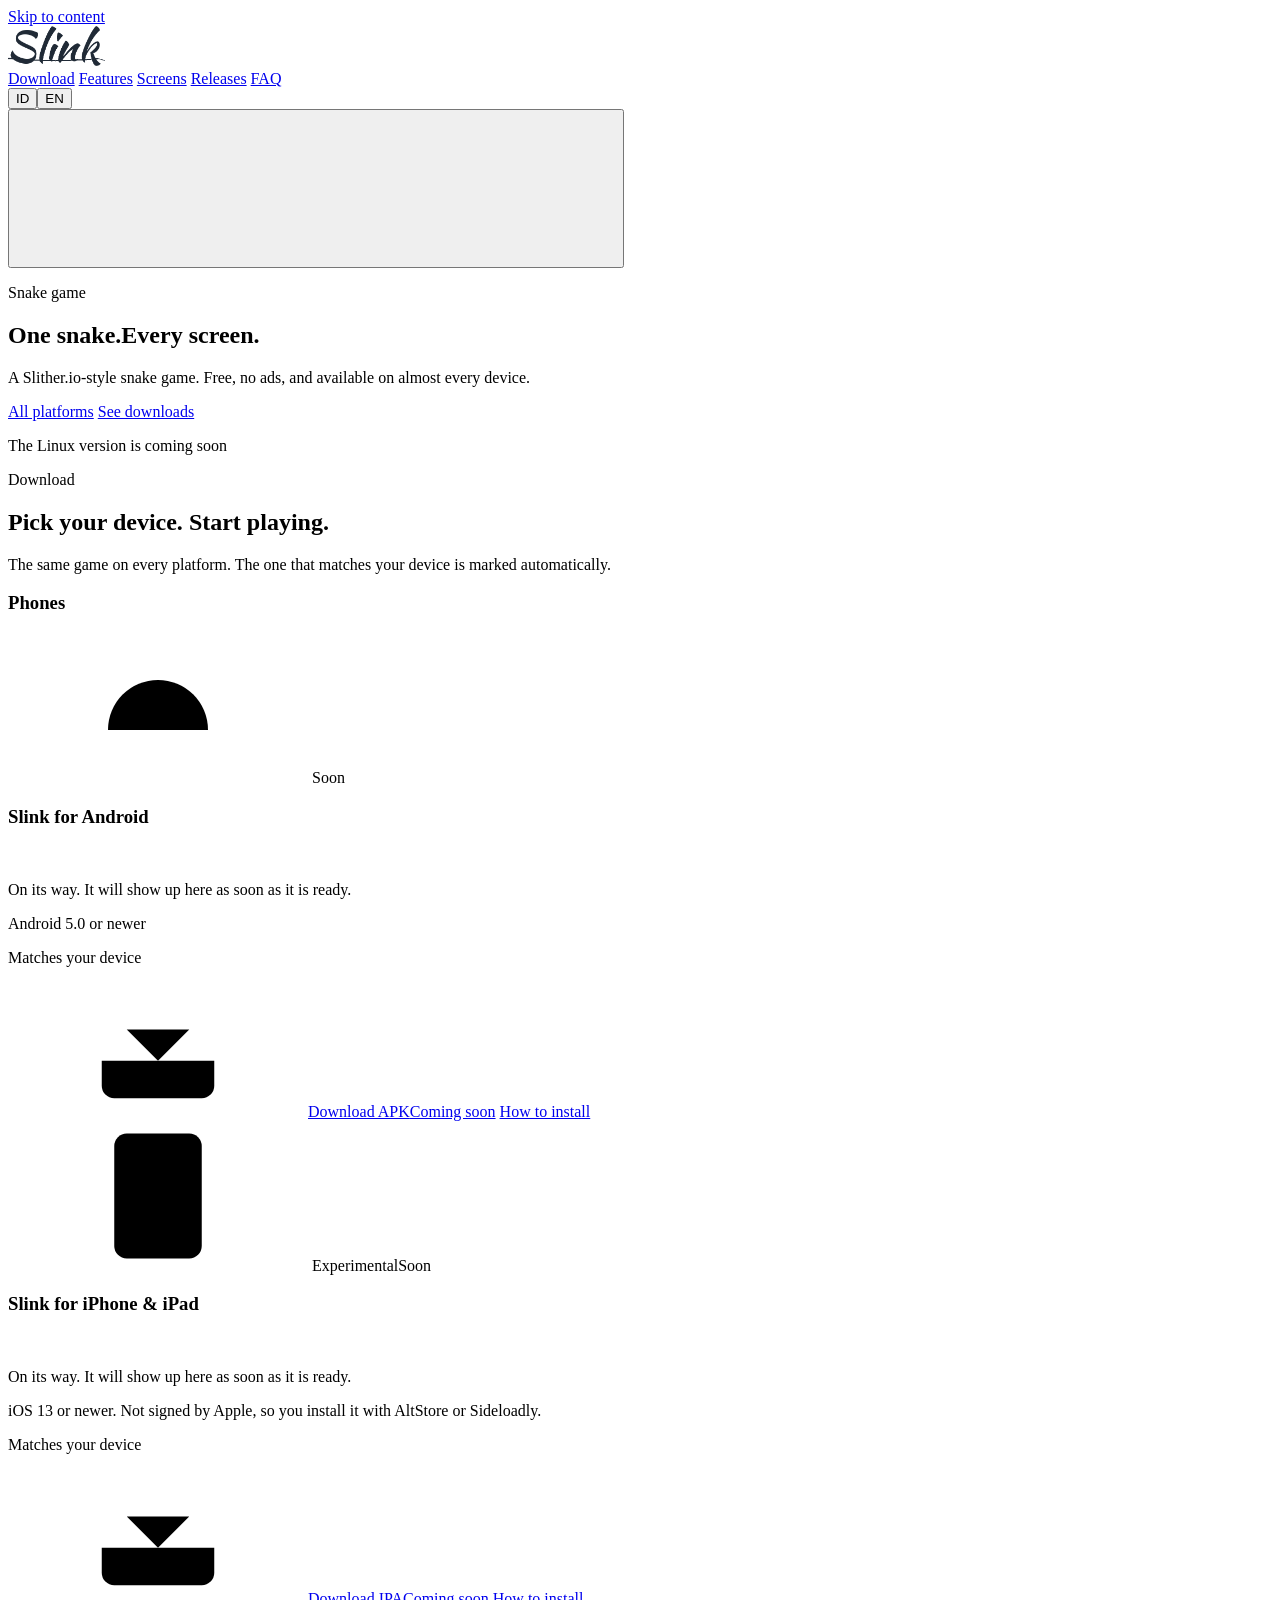
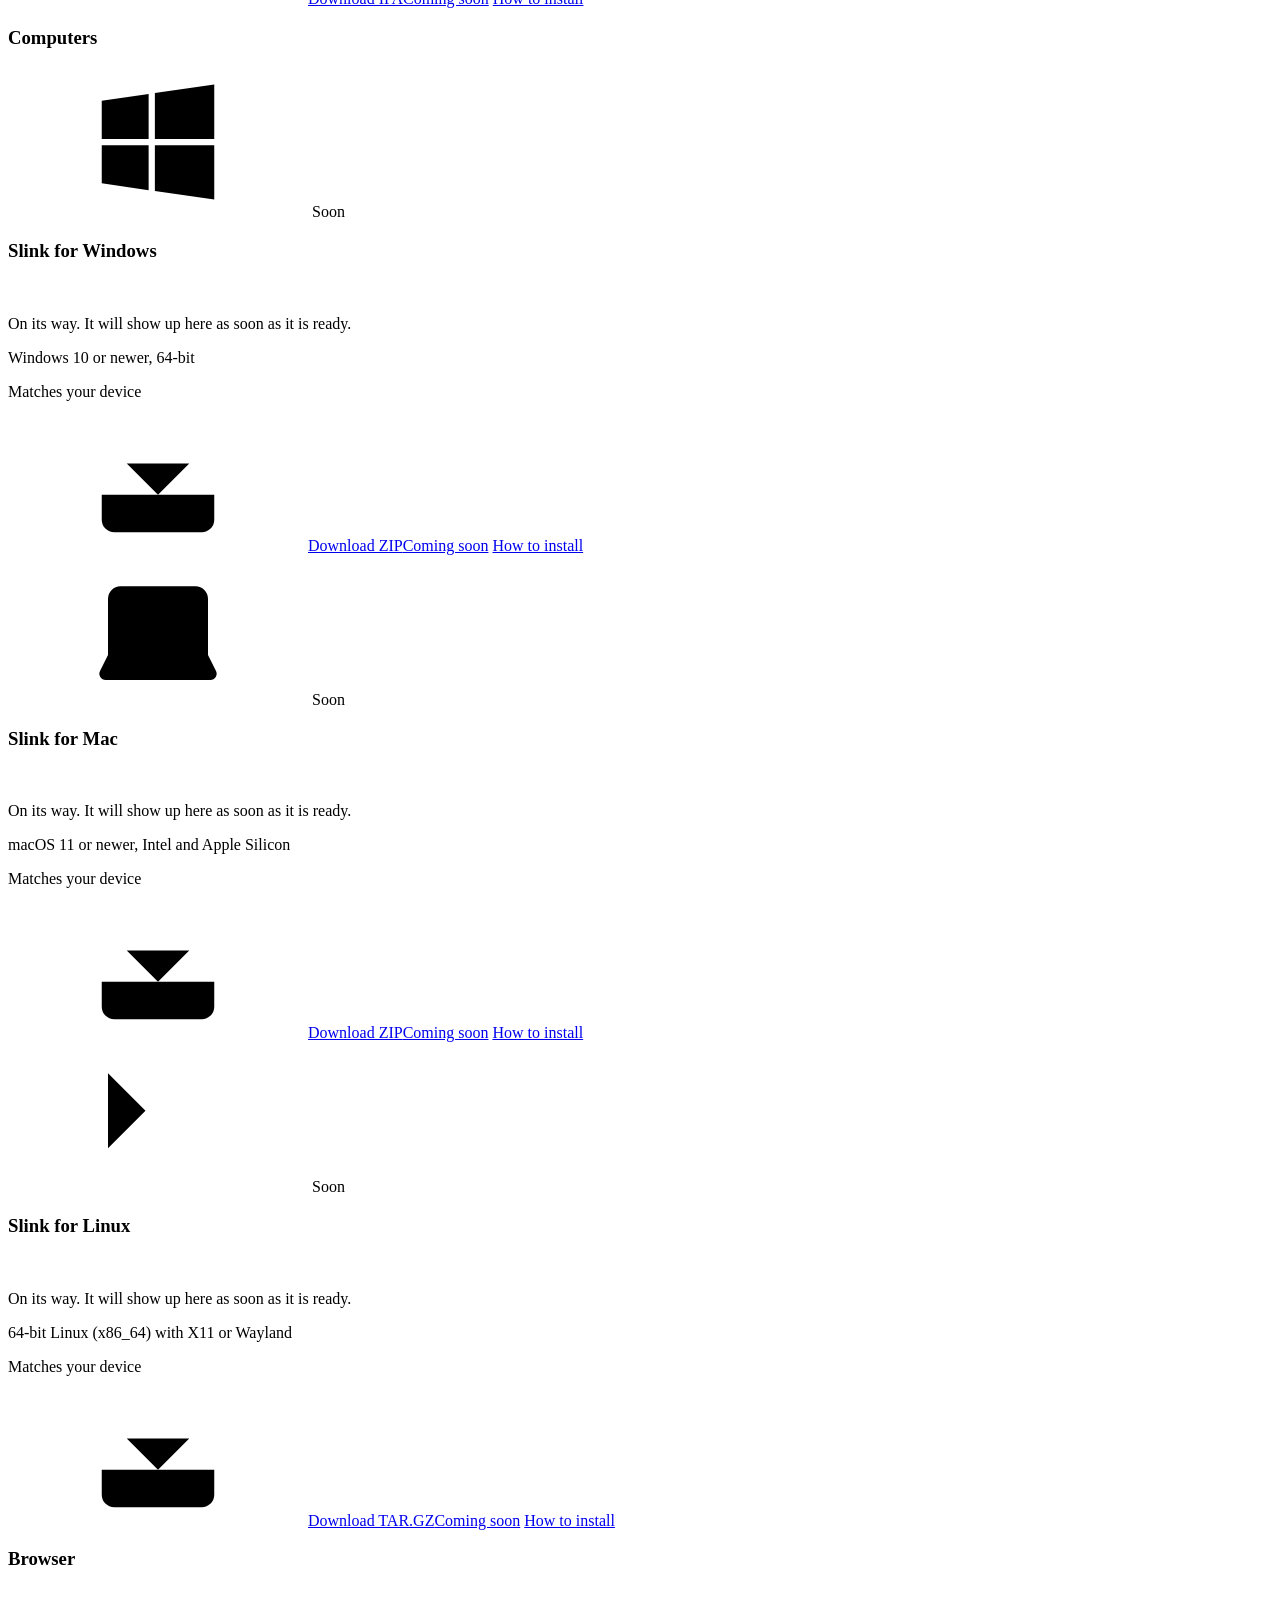
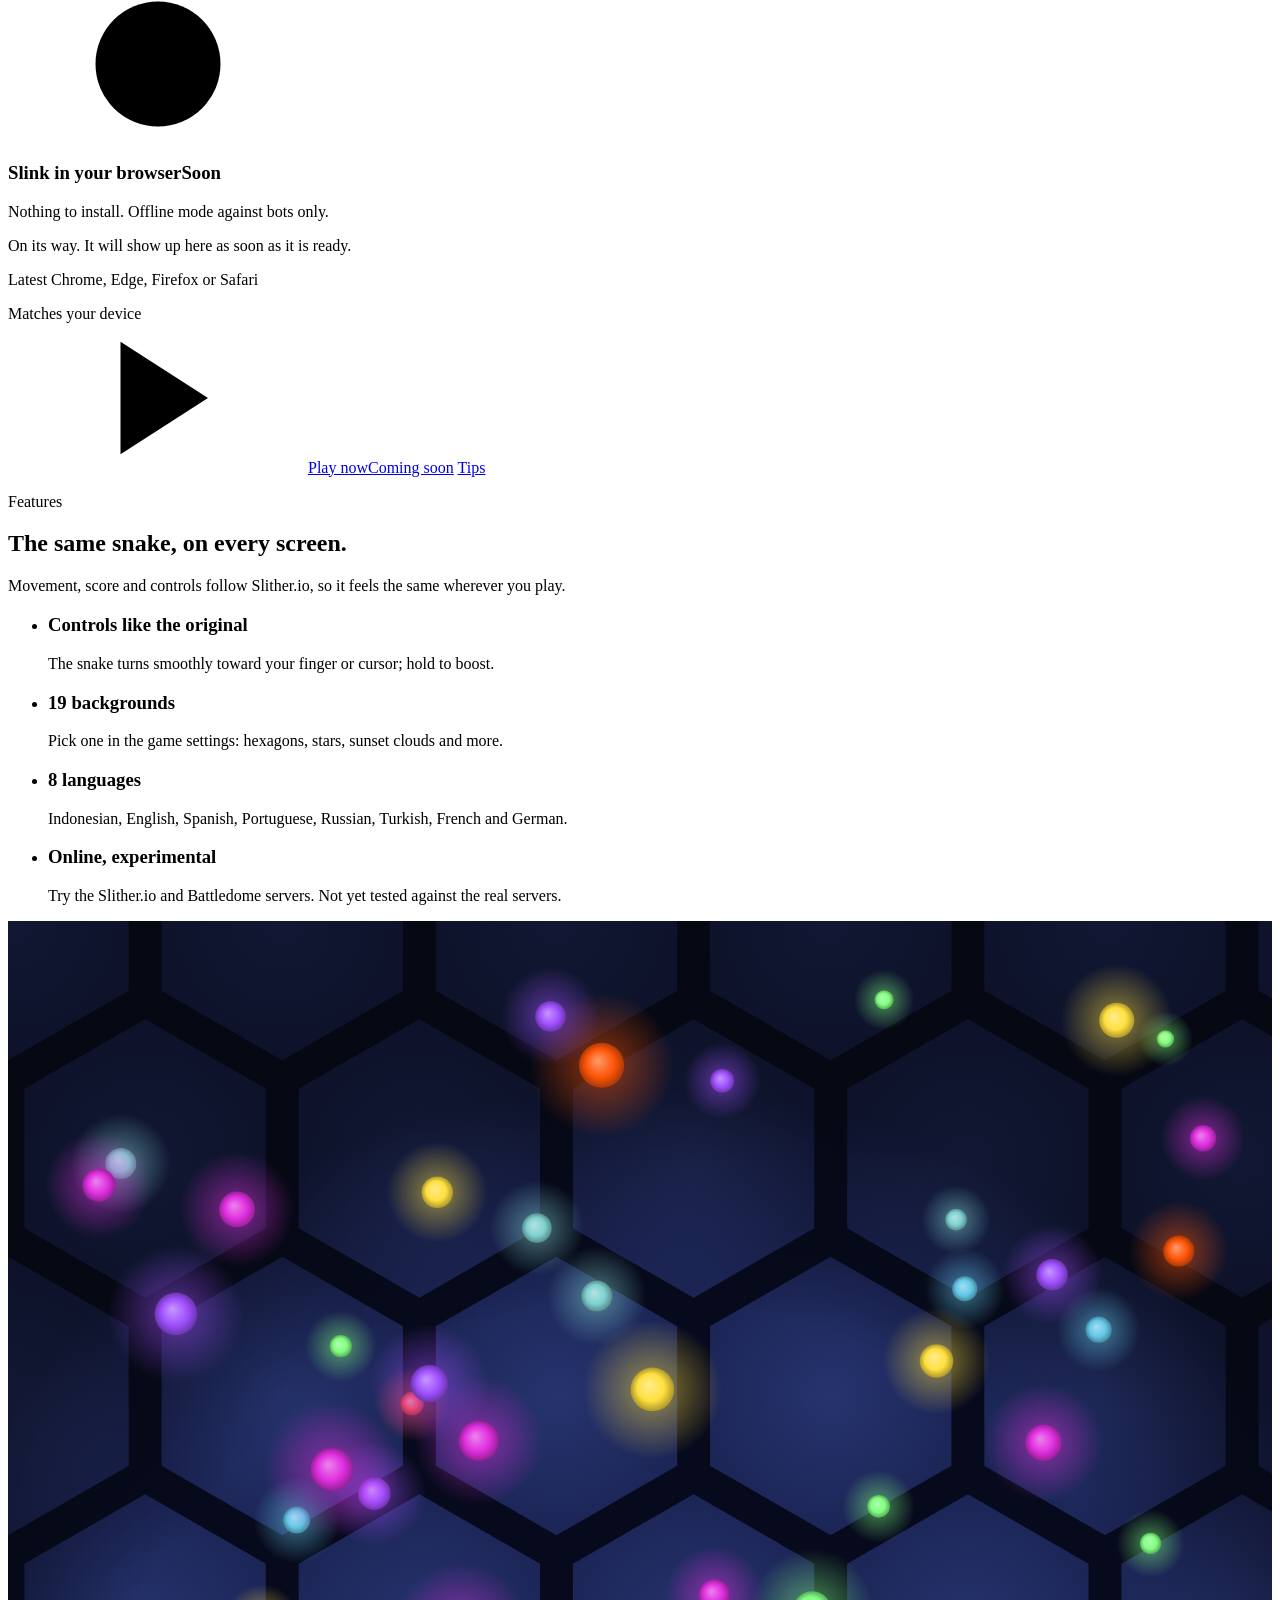
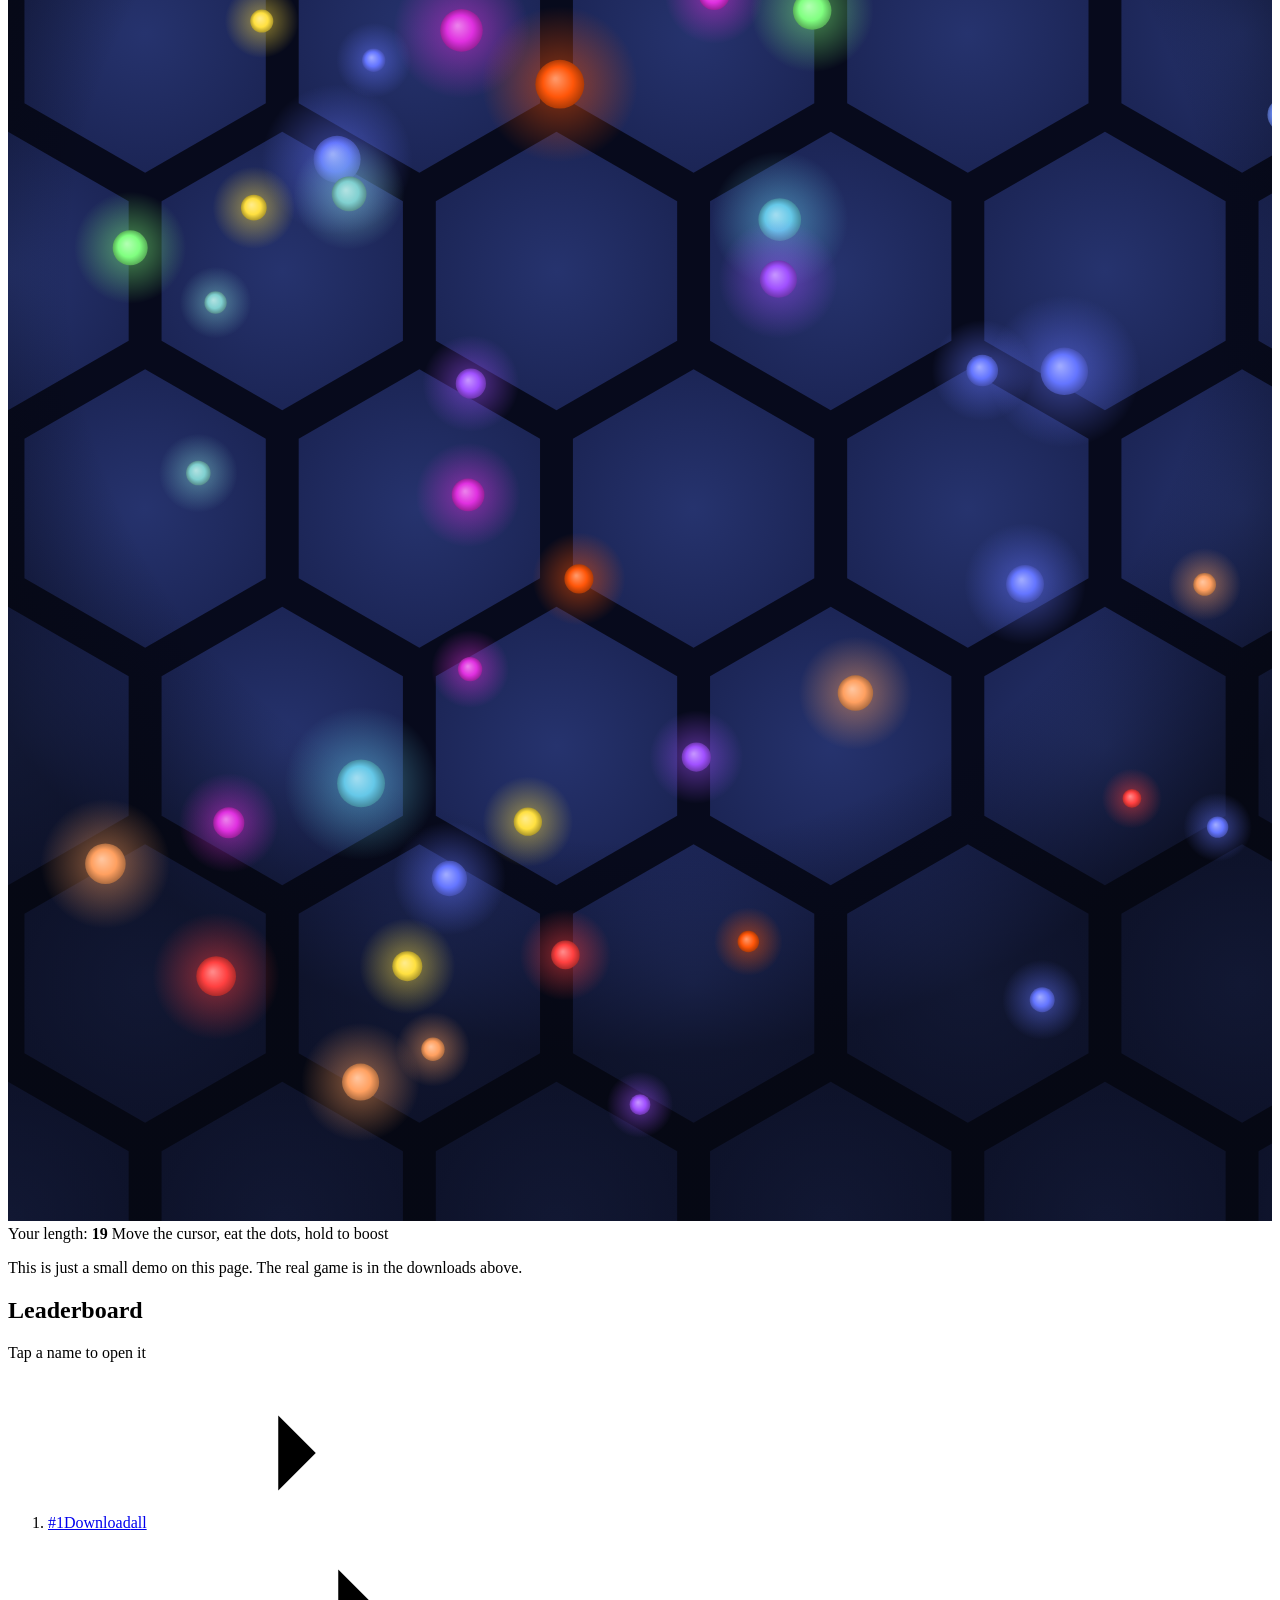
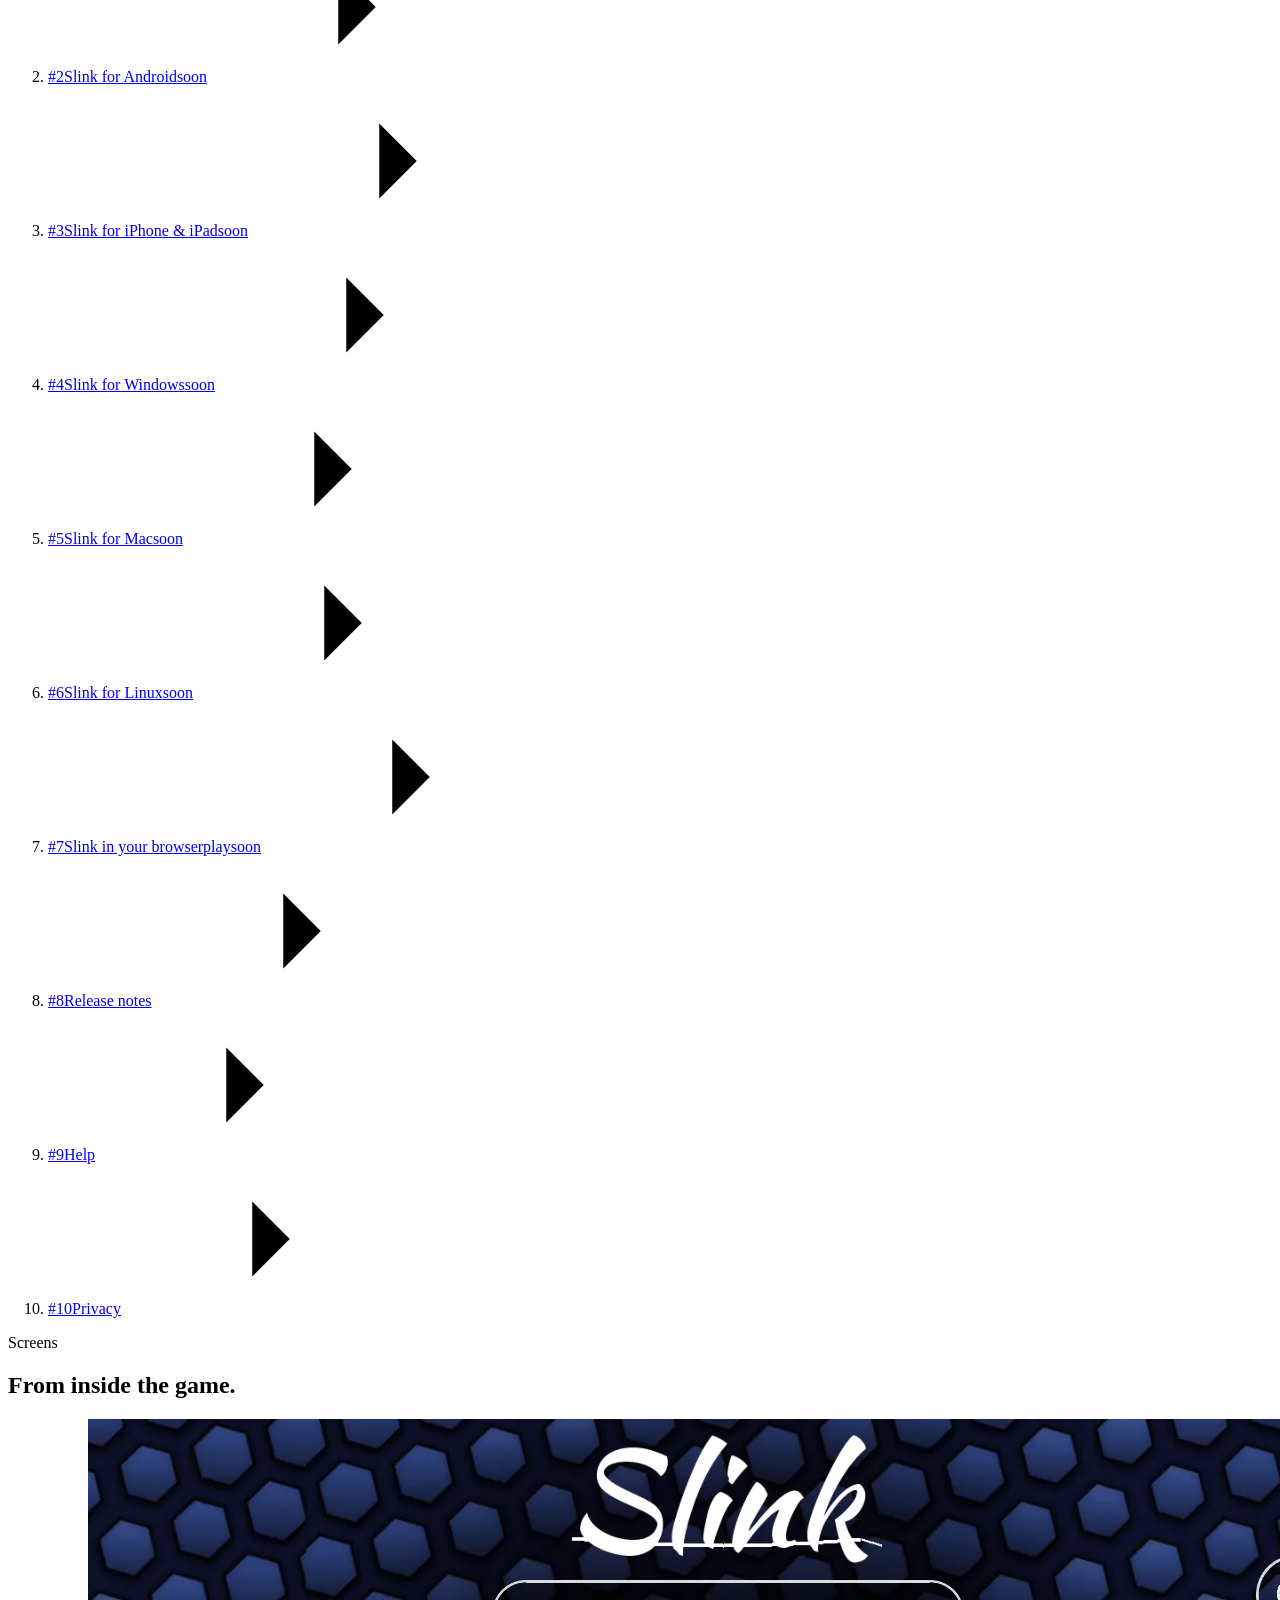
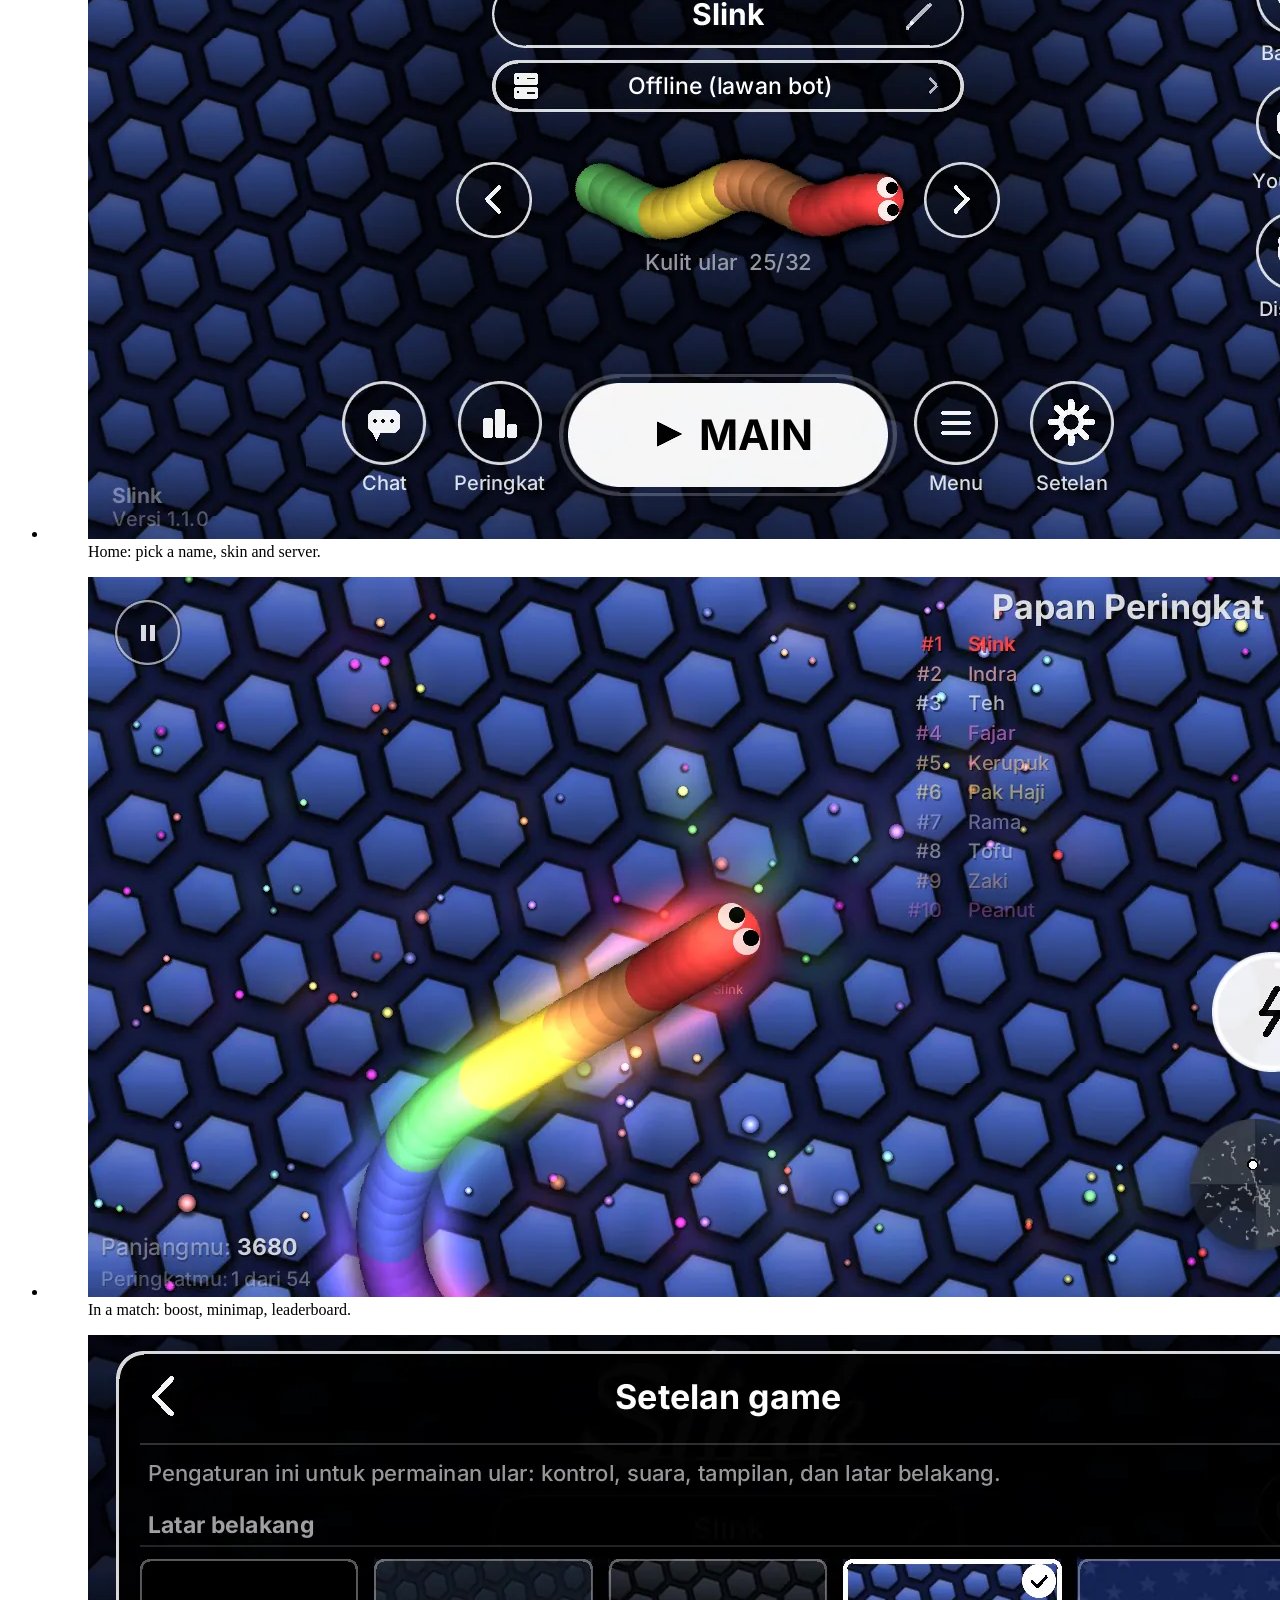
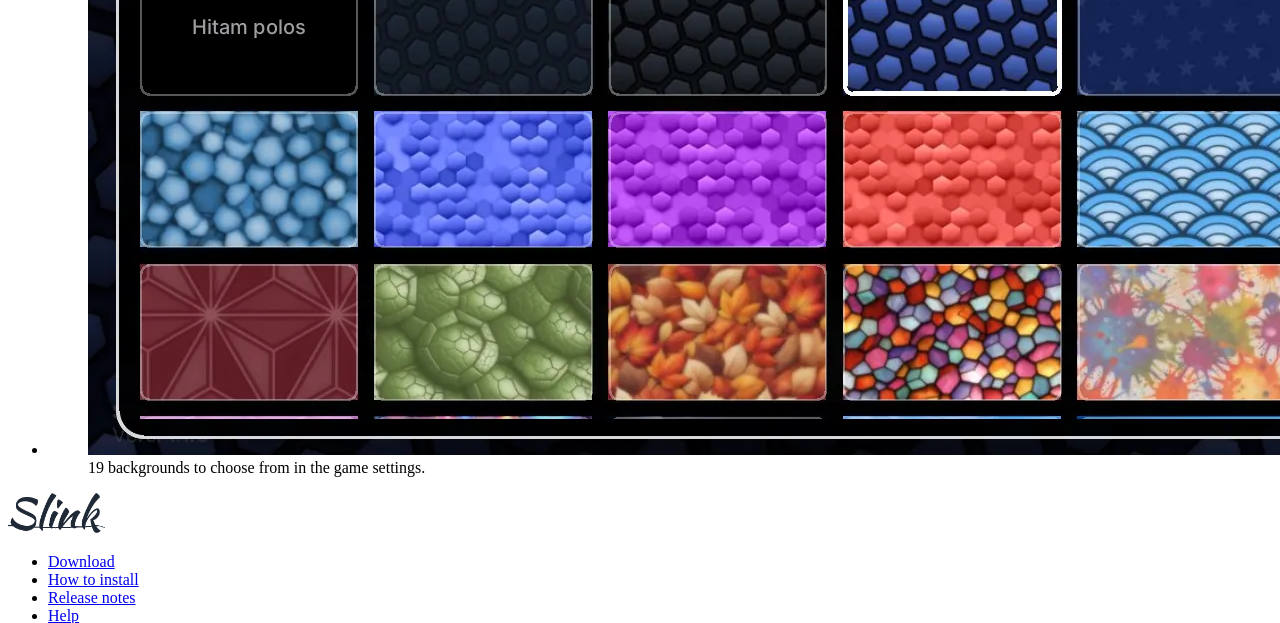
==== index.html @ 4aaa4b95 "Publish Slink polished site assets (9/10)" ====
<!doctype html>
<html lang="id">
<head>
<meta charset="utf-8">
<meta name="viewport" content="width=device-width, initial-scale=1, viewport-fit=cover">
<title data-i18n="meta.t.index">Slink: unduh game ular untuk Android, iPhone, Windows, Mac, Linux, dan browser</title>
<meta name="description" content="Slink adalah game ular bergaya Slither.io. Gratis, tanpa iklan, untuk Android, iPhone, Windows, Mac, Linux, dan browser." data-i18n-attr="content:meta.d.index">
<meta name="theme-color" content="#f9fafb">
<meta name="color-scheme" content="light">
<meta property="og:type" content="website">
<meta property="og:site_name" content="Slink">
<meta property="og:title" content="Slink: unduh game ular untuk Android, iPhone, Windows, Mac, Linux, dan browser" data-i18n-attr="content:meta.t.index">
<meta property="og:description" content="Slink adalah game ular bergaya Slither.io. Gratis, tanpa iklan, untuk Android, iPhone, Windows, Mac, Linux, dan browser." data-i18n-attr="content:meta.d.index">
<meta property="og:image" content="https://slink-app.my.id/assets/og.jpg">
<meta property="og:url" content="https://slink-app.my.id/">
<meta name="twitter:card" content="summary_large_image">
<link rel="icon" type="image/png" sizes="32x32" href="assets/favicon-32.png">
<link rel="apple-touch-icon" href="assets/apple-touch-icon.png">
<link rel="preload" href="assets/fonts/Inter-Regular.woff" as="font" type="font/woff" crossorigin>
<link rel="preload" as="image" href="assets/hero.webp" media="(min-aspect-ratio: 1/1)" fetchpriority="high">
<link rel="preload" as="image" href="assets/hero-p.webp" media="(max-aspect-ratio: 1/1)" fetchpriority="high">
<link rel="stylesheet" href="style.css">
</head>
<body class="home">
<svg width="0" height="0" style="position:absolute" aria-hidden="true" focusable="false"><defs>
<symbol id="i-menu" viewBox="0 0 24 24"><line x1="4" x2="20" y1="12" y2="12"/><line x1="4" x2="20" y1="6" y2="6"/><line x1="4" x2="20" y1="18" y2="18"/></symbol>
<symbol id="i-x" viewBox="0 0 24 24"><path d="M18 6 6 18"/><path d="m6 6 12 12"/></symbol>
<symbol id="i-download" viewBox="0 0 24 24"><path d="M21 15v4a2 2 0 0 1-2 2H5a2 2 0 0 1-2-2v-4"/><polyline points="7 10 12 15 17 10"/><line x1="12" x2="12" y1="15" y2="3"/></symbol>
<symbol id="i-play" viewBox="0 0 24 24"><polygon points="6 3 20 12 6 21 6 3"/></symbol>
<symbol id="i-chev" viewBox="0 0 24 24"><path d="m9 18 6-6-6-6"/></symbol>
<symbol id="i-globe" viewBox="0 0 24 24"><circle cx="12" cy="12" r="10"/><path d="M12 2a14.5 14.5 0 0 0 0 20 14.5 14.5 0 0 0 0-20"/><path d="M2 12h20"/></symbol>
<symbol id="i-phone" viewBox="0 0 24 24"><rect width="14" height="20" x="5" y="2" rx="2" ry="2"/><path d="M12 18h.01"/></symbol>
<symbol id="i-android" viewBox="0 0 24 24"><path d="M4 15.5a8 8 0 0 1 16 0Z"/><path d="m7.5 3.4 2 4.4"/><path d="m16.5 3.4-2 4.4"/><path d="M9 12h.01"/><path d="M15 12h.01"/><path d="M4 19.5h16"/></symbol>
<symbol id="i-windows" viewBox="0 0 24 24"><path d="M3 5.4 10.5 4.3v7.2H3zM11.5 4.15 21 2.8v8.7h-9.5zM3 12.5h7.5v7.2L3 18.6zM11.5 12.5H21v8.7l-9.5-1.35z"/></symbol>
<symbol id="i-mac" viewBox="0 0 24 24"><path d="M20 16V7a2 2 0 0 0-2-2H6a2 2 0 0 0-2 2v9m16 0H4m16 0 1.28 2.55a1 1 0 0 1-.9 1.45H3.62a1 1 0 0 1-.9-1.45L4 16"/></symbol>
<symbol id="i-linux" viewBox="0 0 24 24"><polyline points="4 17 10 11 4 5"/><line x1="12" x2="20" y1="19" y2="19"/></symbol>
<symbol id="i-copy" viewBox="0 0 24 24"><rect width="14" height="14" x="8" y="8" rx="2" ry="2"/><path d="M4 16c-1.1 0-2-.9-2-2V4c0-1.1.9-2 2-2h10c1.1 0 2 .9 2 2"/></symbol>
<symbol id="i-check" viewBox="0 0 24 24"><path d="M20 6 9 17l-5-5"/></symbol>
</defs></svg>
<a class="skip" href="#main" data-i18n="skip">Lewati ke isi</a>
<div class="page">
<section class="hero" id="top">
  
  <div class="hero-in">
    <header class="topnav">
  <div class="topnav-in">
    <a class="brand" href="index.html" aria-label="Slink"><img src="assets/logo-dark.png" alt="Slink" width="97" height="40"></a>
    <nav class="menu" aria-label="Menu utama" data-i18n-attr="aria-label:nav.label">
      <a href="#unduh" data-i18n="nav.download">Unduh</a>
      <a href="#fitur" data-i18n="nav.features">Fitur</a>
      <a href="#layar" data-i18n="nav.screens">Tampilan</a>
      <a href="changelog.html" data-i18n="nav.releases">Versi</a>
      <a href="help.html" data-i18n="nav.faq">FAQ</a>
    </nav>
    <div class="lang" role="group" aria-label="Bahasa" data-i18n-attr="aria-label:lang.label"><button type="button" data-lang="id" aria-pressed="true">ID</button><button type="button" data-lang="en" aria-pressed="false">EN</button></div>
    <button class="burger" type="button" aria-expanded="false" aria-controls="mobile-menu" aria-label="Buka menu" data-i18n-attr="aria-label:menu.open.a">
      <svg class="ico open" aria-hidden="true"><use href="#i-menu"/></svg><svg class="ico close" aria-hidden="true"><use href="#i-x"/></svg>
    </button>
  </div>
  <div class="mobile-menu" id="mobile-menu" hidden>
    <a href="#unduh" data-i18n="nav.download">Unduh</a>
      <a href="#fitur" data-i18n="nav.features">Fitur</a>
      <a href="#layar" data-i18n="nav.screens">Tampilan</a>
      <a href="changelog.html" data-i18n="nav.releases">Versi</a>
      <a href="help.html" data-i18n="nav.faq">FAQ</a>
    <div class="mm-foot"><span data-i18n="lang.label.t">Bahasa</span><div class="lang" role="group" aria-label="Bahasa" data-i18n-attr="aria-label:lang.label"><button type="button" data-lang="id" aria-pressed="true">ID</button><button type="button" data-lang="en" aria-pressed="false">EN</button></div></div>
  </div>
</header>
    <div class="hero-main">
      <div class="hero-copy">
        <p class="hero-label" style="--i:0" data-i18n="hero.label">Game ular</p>
        <h1><span class="l1" style="--i:1" data-i18n="hero.l1">Satu ular.</span><span class="l2" style="--i:2" data-i18n="hero.l2">Semua layar.</span></h1>
        <p class="hero-sub" style="--i:3" data-i18n="hero.sub">Game ular bergaya Slither.io. Gratis, tanpa iklan, dan ada untuk hampir semua perangkat.</p>
        <div class="hero-cta" style="--i:4">
          <a class="btn btn-line" href="#unduh" data-i18n="hero.all">Semua platform</a>
          <a class="btn btn-solid" data-cta href="#unduh"><span data-i18n="hero.cta">Unduh</span></a>
        </div>
        <p class="hero-note" data-cta-note style="--i:5">&nbsp;</p>
      </div>
    </div>
  </div>
</section>

<main id="main">
  <section class="sec" id="unduh">
    <div class="wrap">
      <p class="eyebrow" data-i18n="dl.eyebrow">Unduh</p>
      <h2 class="title" data-i18n="dl.title"><span class="dim">Pilih perangkatmu.</span> Langsung main.</h2>
      <p class="lead" data-i18n="dl.lead">Satu game yang sama di setiap platform. Yang cocok dengan perangkatmu ditandai otomatis.</p>

      <div class="group" aria-labelledby="g-phone">
        <h3 id="g-phone" data-i18n="grp.phone">Ponsel</h3>
        <div class="grid">
        <article class="card" id="android" data-platform="android" data-state="loading">
          <svg class="ico ico-lg" aria-hidden="true"><use href="#i-android"/></svg>
          <span class="tags"><span class="tag dim soon-tag" data-i18n="tag.soon">Segera</span></span>
          <h3 data-i18n="card.android">Slink untuk Android</h3>
          <p class="meta" data-meta>&nbsp;</p>
          <p class="soon-note" data-i18n="card.soonnote">Sedang dibuat. Akan muncul di sini begitu siap.</p>
          <p class="req" data-i18n="req.android">Android 5.0 atau lebih baru</p>
          <span class="here" data-i18n="tag.here">Cocok untuk perangkatmu</span>
          <div class="acts">
            <a class="btn btn-solid" data-dl="android" href="install.html#android"><svg class="ico" aria-hidden="true"><use href="#i-download"/></svg><span class="when-ready" data-i18n="btn.apk">Unduh APK</span><span class="when-soon" data-i18n="btn.soon">Segera hadir</span></a>
            <a class="btn btn-line" href="install.html#android" data-i18n="btn.howto">Cara pasang</a>
          </div>
        </article>
        <article class="card" id="iphone" data-platform="iphone" data-state="loading">
          <svg class="ico ico-lg" aria-hidden="true"><use href="#i-phone"/></svg>
          <span class="tags"><span class="tag" data-i18n="tag.exp">Eksperimental</span><span class="tag dim soon-tag" data-i18n="tag.soon">Segera</span></span>
          <h3 data-i18n="card.iphone">Slink untuk iPhone & iPad</h3>
          <p class="meta" data-meta>&nbsp;</p>
          <p class="soon-note" data-i18n="card.soonnote">Sedang dibuat. Akan muncul di sini begitu siap.</p>
          <p class="req" data-i18n="req.iphone">iOS 13 atau lebih baru. Belum ditandatangani Apple, jadi dipasang lewat AltStore atau Sideloadly.</p>
          <span class="here" data-i18n="tag.here">Cocok untuk perangkatmu</span>
          <div class="acts">
            <a class="btn btn-solid" data-dl="iphone" href="install.html#iphone"><svg class="ico" aria-hidden="true"><use href="#i-download"/></svg><span class="when-ready" data-i18n="btn.ipa">Unduh IPA</span><span class="when-soon" data-i18n="btn.soon">Segera hadir</span></a>
            <a class="btn btn-line" href="install.html#iphone" data-i18n="btn.howto">Cara pasang</a>
          </div>
        </article>
        </div>
      </div>

      <div class="group" aria-labelledby="g-pc">
        <h3 id="g-pc" data-i18n="grp.pc">Komputer</h3>
        <div class="grid">
        <article class="card" id="windows" data-platform="windows" data-state="loading">
          <svg class="ico ico-lg fill" aria-hidden="true"><use href="#i-windows"/></svg>
          <span class="tags"><span class="tag dim soon-tag" data-i18n="tag.soon">Segera</span></span>
          <h3 data-i18n="card.windows">Slink untuk Windows</h3>
          <p class="meta" data-meta>&nbsp;</p>
          <p class="soon-note" data-i18n="card.soonnote">Sedang dibuat. Akan muncul di sini begitu siap.</p>
          <p class="req" data-i18n="req.windows">Windows 10 atau lebih baru, 64-bit</p>
          <span class="here" data-i18n="tag.here">Cocok untuk perangkatmu</span>
          <div class="acts">
            <a class="btn btn-solid" data-dl="windows" href="install.html#windows"><svg class="ico" aria-hidden="true"><use href="#i-download"/></svg><span class="when-ready" data-i18n="btn.zip">Unduh ZIP</span><span class="when-soon" data-i18n="btn.soon">Segera hadir</span></a>
            <a class="btn btn-line" href="install.html#windows" data-i18n="btn.howto">Cara pasang</a>
          </div>
        </article>
        <article class="card" id="mac" data-platform="mac" data-state="loading">
          <svg class="ico ico-lg" aria-hidden="true"><use href="#i-mac"/></svg>
          <span class="tags"><span class="tag dim soon-tag" data-i18n="tag.soon">Segera</span></span>
          <h3 data-i18n="card.mac">Slink untuk Mac</h3>
          <p class="meta" data-meta>&nbsp;</p>
          <p class="soon-note" data-i18n="card.soonnote">Sedang dibuat. Akan muncul di sini begitu siap.</p>
          <p class="req" data-i18n="req.mac">macOS 11 atau lebih baru, Intel dan Apple Silicon</p>
          <span class="here" data-i18n="tag.here">Cocok untuk perangkatmu</span>
          <div class="acts">
            <a class="btn btn-solid" data-dl="mac" href="install.html#mac"><svg class="ico" aria-hidden="true"><use href="#i-download"/></svg><span class="when-ready" data-i18n="btn.zip">Unduh ZIP</span><span class="when-soon" data-i18n="btn.soon">Segera hadir</span></a>
            <a class="btn btn-line" href="install.html#mac" data-i18n="btn.howto">Cara pasang</a>
          </div>
        </article>
        <article class="card" id="linux" data-platform="linux" data-state="loading">
          <svg class="ico ico-lg" aria-hidden="true"><use href="#i-linux"/></svg>
          <span class="tags"><span class="tag dim soon-tag" data-i18n="tag.soon">Segera</span></span>
          <h3 data-i18n="card.linux">Slink untuk Linux</h3>
          <p class="meta" data-meta>&nbsp;</p>
          <p class="soon-note" data-i18n="card.soonnote">Sedang dibuat. Akan muncul di sini begitu siap.</p>
          <p class="req" data-i18n="req.linux">Linux 64-bit (x86_64) dengan X11 atau Wayland</p>
          <span class="here" data-i18n="tag.here">Cocok untuk perangkatmu</span>
          <div class="acts">
            <a class="btn btn-solid" data-dl="linux" href="install.html#linux"><svg class="ico" aria-hidden="true"><use href="#i-download"/></svg><span class="when-ready" data-i18n="btn.targz">Unduh TAR.GZ</span><span class="when-soon" data-i18n="btn.soon">Segera hadir</span></a>
            <a class="btn btn-line" href="install.html#linux" data-i18n="btn.howto">Cara pasang</a>
          </div>
        </article>
        </div>
      </div>

      <div class="group" aria-labelledby="g-web">
        <h3 id="g-web" data-i18n="grp.web">Browser</h3>
        <article class="card wide" id="web" data-platform="web" data-state="loading">
          <svg class="ico ico-lg" aria-hidden="true"><use href="#i-globe"/></svg>
          <div class="body">
            <h3><span data-i18n="card.web">Slink di browser</span><span class="tags"><span class="tag dim soon-tag" data-i18n="tag.soon">Segera</span></span></h3>
            <p class="meta" data-i18n="meta.web">Tanpa pasang. Hanya mode offline melawan bot.</p>
            <p class="soon-note" data-i18n="card.soonnote">Sedang dibuat. Akan muncul di sini begitu siap.</p>
            <p class="req" data-i18n="req.web">Chrome, Edge, Firefox, atau Safari terbaru</p>
            <span class="here" data-i18n="tag.here">Cocok untuk perangkatmu</span>
          </div>
          <div class="acts">
            <a class="btn btn-solid" data-dl="web" href="https://iooslink.github.io/slink/play/"><svg class="ico" aria-hidden="true"><use href="#i-play"/></svg><span class="when-ready" data-i18n="btn.play">Main sekarang</span><span class="when-soon" data-i18n="btn.soon">Segera hadir</span></a>
            <a class="btn btn-line" href="install.html#web" data-i18n="btn.tips">Petunjuk</a>
          </div>
        </article>
      </div>
    </div>
  </section>

  <section class="sec" id="fitur">
    <div class="wrap feature">
      <div>
        <p class="eyebrow" data-i18n="ft.eyebrow">Fitur</p>
        <h2 class="title" data-i18n="ft.title"><span class="dim">Ular yang sama,</span> di semua layar.</h2>
        <p class="lead" data-i18n="ft.lead">Gerak, skor, dan kontrolnya mengikuti Slither.io, jadi rasanya sama di mana pun kamu main.</p>
        <ul class="points">
        <li><h3 data-i18n="pt.ctl">Kontrol seperti aslinya</h3><p data-i18n="pt.ctl.d">Ular berbelok halus mengikuti jari atau kursor; tahan untuk boost.</p></li>
        <li><h3 data-i18n="pt.bg">19 latar belakang</h3><p data-i18n="pt.bg.d">Pilih di setelan game: heksagon, bintang, awan senja, dan lainnya.</p></li>
        <li><h3 data-i18n="pt.lang">8 bahasa</h3><p data-i18n="pt.lang.d">Indonesia, English, Español, Português, Русский, Türkçe, Français, dan Deutsch.</p></li>
        <li><h3 data-i18n="pt.on">Online, eksperimental</h3><p data-i18n="pt.on.d">Coba server Slither.io dan Battledome. Belum diuji di server aslinya.</p></li>
        </ul>
        <div class="arena" id="arena" role="img" aria-label="Demo kecil: seekor ular bergerak mengikuti kursor dan makan titik-titik" data-i18n-attr="aria-label:arena.aria">
          <canvas width="640" height="360"></canvas>
          <div class="hud" aria-hidden="true">
            <span><span data-i18n="arena.len">Panjangmu:</span> <b data-len>10</b></span>
            <span data-i18n="arena.hint">Gerakkan kursor, makan titik, tahan klik untuk boost</span>
          </div>
        </div>
        <p class="arena-note" data-i18n="arena.note">Ini hanya demo kecil di halaman ini. Game-nya ada di unduhan di atas.</p>
      </div>

      <aside class="board" aria-labelledby="board-title">
        <h2 id="board-title" data-i18n="board.title">Papan Peringkat</h2>
        <p class="sub" data-i18n="board.sub">Ketuk nama untuk membuka</p>
        <ol>
        <li><a href="#unduh"><span class="rk">#1</span><span class="nm" data-i18n="nav.download">Unduh</span><span class="val"><span data-i18n="board.all">semua</span></span><svg class="ico go" aria-hidden="true"><use href="#i-chev"/></svg></a></li>
        <li data-lb="android" data-state="loading"><a href="#android"><span class="rk">#2</span><span class="nm" data-i18n="card.android">Slink untuk Android</span><span class="val"><span class="when-ready" data-ver>1.1.0</span><span class="when-soon" data-i18n="board.soon">segera</span></span><svg class="ico go" aria-hidden="true"><use href="#i-chev"/></svg></a></li>
        <li data-lb="iphone" data-state="loading"><a href="#iphone"><span class="rk">#3</span><span class="nm" data-i18n="card.iphone">Slink untuk iPhone & iPad</span><span class="val"><span class="when-ready" data-ver>1.1.0</span><span class="when-soon" data-i18n="board.soon">segera</span></span><svg class="ico go" aria-hidden="true"><use href="#i-chev"/></svg></a></li>
        <li data-lb="windows" data-state="loading"><a href="#windows"><span class="rk">#4</span><span class="nm" data-i18n="card.windows">Slink untuk Windows</span><span class="val"><span class="when-ready" data-ver>1.1.0</span><span class="when-soon" data-i18n="board.soon">segera</span></span><svg class="ico go" aria-hidden="true"><use href="#i-chev"/></svg></a></li>
        <li data-lb="mac" data-state="loading"><a href="#mac"><span class="rk">#5</span><span class="nm" data-i18n="card.mac">Slink untuk Mac</span><span class="val"><span class="when-ready" data-ver>1.1.0</span><span class="when-soon" data-i18n="board.soon">segera</span></span><svg class="ico go" aria-hidden="true"><use href="#i-chev"/></svg></a></li>
        <li data-lb="linux" data-state="loading"><a href="#linux"><span class="rk">#6</span><span class="nm" data-i18n="card.linux">Slink untuk Linux</span><span class="val"><span class="when-ready" data-ver>1.1.0</span><span class="when-soon" data-i18n="board.soon">segera</span></span><svg class="ico go" aria-hidden="true"><use href="#i-chev"/></svg></a></li>
        <li data-lb="web" data-state="loading"><a href="#web"><span class="rk">#7</span><span class="nm" data-i18n="card.web">Slink di browser</span><span class="val"><span class="when-ready" data-i18n="board.play">main</span><span class="when-soon" data-i18n="board.soon">segera</span></span><svg class="ico go" aria-hidden="true"><use href="#i-chev"/></svg></a></li>
        <li><a href="changelog.html"><span class="rk">#8</span><span class="nm" data-i18n="nav.changelog">Catatan versi</span><span class="val"></span><svg class="ico go" aria-hidden="true"><use href="#i-chev"/></svg></a></li>
        <li><a href="help.html"><span class="rk">#9</span><span class="nm" data-i18n="nav.help">Bantuan</span><span class="val"></span><svg class="ico go" aria-hidden="true"><use href="#i-chev"/></svg></a></li>
        <li><a href="privacy.html"><span class="rk">#10</span><span class="nm" data-i18n="nav.privacy">Privasi</span><span class="val"></span><svg class="ico go" aria-hidden="true"><use href="#i-chev"/></svg></a></li>
        </ol>
      </aside>
    </div>
  </section>

  <section class="sec shots" id="layar">
    <div class="wrap">
      <p class="eyebrow" data-i18n="sh.eyebrow">Tampilan</p>
      <h2 class="title" data-i18n="sh.title"><span class="dim">Dari dalam</span> game.</h2>
      <ul>
        <li><figure><img src="assets/shots/home.webp" width="1280" height="720" loading="lazy" alt="Beranda Slink: nama, kulit ular, pilihan server, dan tombol Main" data-i18n-attr="alt:shots.home.alt"><figcaption data-i18n="shots.home">Beranda: pilih nama, kulit, dan server.</figcaption></figure></li>
        <li><figure><img src="assets/shots/play.webp" width="1280" height="720" loading="lazy" alt="Ular pelangi besar di tengah permainan dengan papan peringkat, tombol boost, dan peta mini" data-i18n-attr="alt:shots.play.alt"><figcaption data-i18n="shots.play">Di dalam permainan: boost, peta mini, papan peringkat.</figcaption></figure></li>
        <li><figure><img src="assets/shots/backgrounds.webp" width="1280" height="720" loading="lazy" alt="Setelan game dengan pilihan 19 gambar latar belakang" data-i18n-attr="alt:shots.bg.alt"><figcaption data-i18n="shots.bg">19 latar belakang untuk dipilih di setelan game.</figcaption></figure></li>
      </ul>
    </div>
  </section>
</main>
</div>
<footer class="foot">
  <div class="wrap">
    <div class="foot-top">
      <a class="brand" href="index.html" aria-label="Slink"><img src="assets/logo-dark.png" alt="Slink" width="97" height="40"></a>
      <nav aria-label="Tautan" data-i18n-attr="aria-label:foot.nav">
        <ul>
          <li><a href="index.html#unduh" data-i18n="nav.download">Unduh</a></li>
          <li><a href="install.html" data-i18n="nav.install">Cara pasang</a></li>
          <li><a href="changelog.html" data-i18n="nav.changelog">Catatan versi</a></li>
          <li><a href="help.html" data-i18n="nav.help">Bantuan</a></li>
          <li><a href="privacy.html" data-i18n="nav.privacy">Privasi</a></li>
          <li><a data-gh href="#" hidden>GitHub</a></li>
        </ul>
      </nav>
    </div>
    <p class="legal" data-i18n="foot.legal">Slink adalah proyek penggemar dan tidak berafiliasi dengan Slither.io atau pembuatnya. Nama dan merek dagang lain milik pemiliknya masing-masing.</p>
  </div>
</footer>
<script src="config.js"></script>
<script src="i18n-en.js"></script>
<script src="app.js"></script>
<script src="arena.js"></script>
</body>
</html>
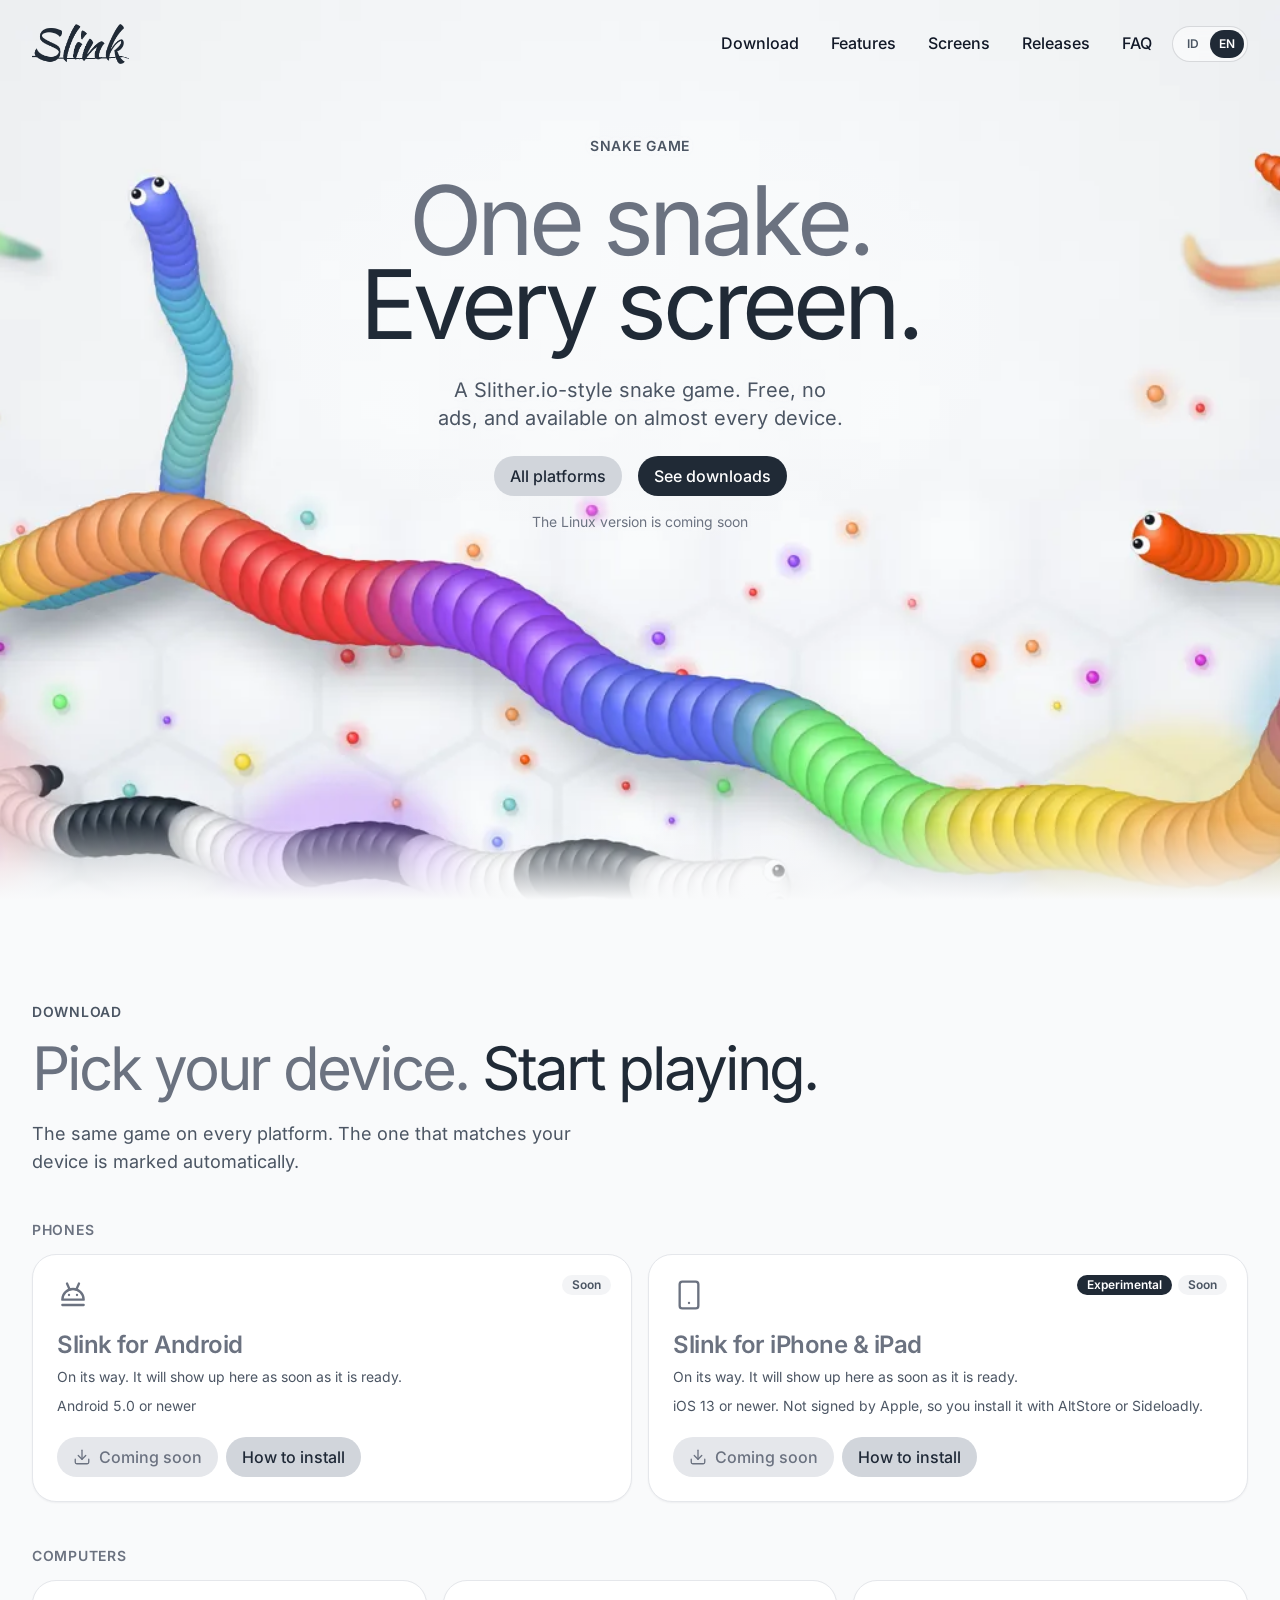
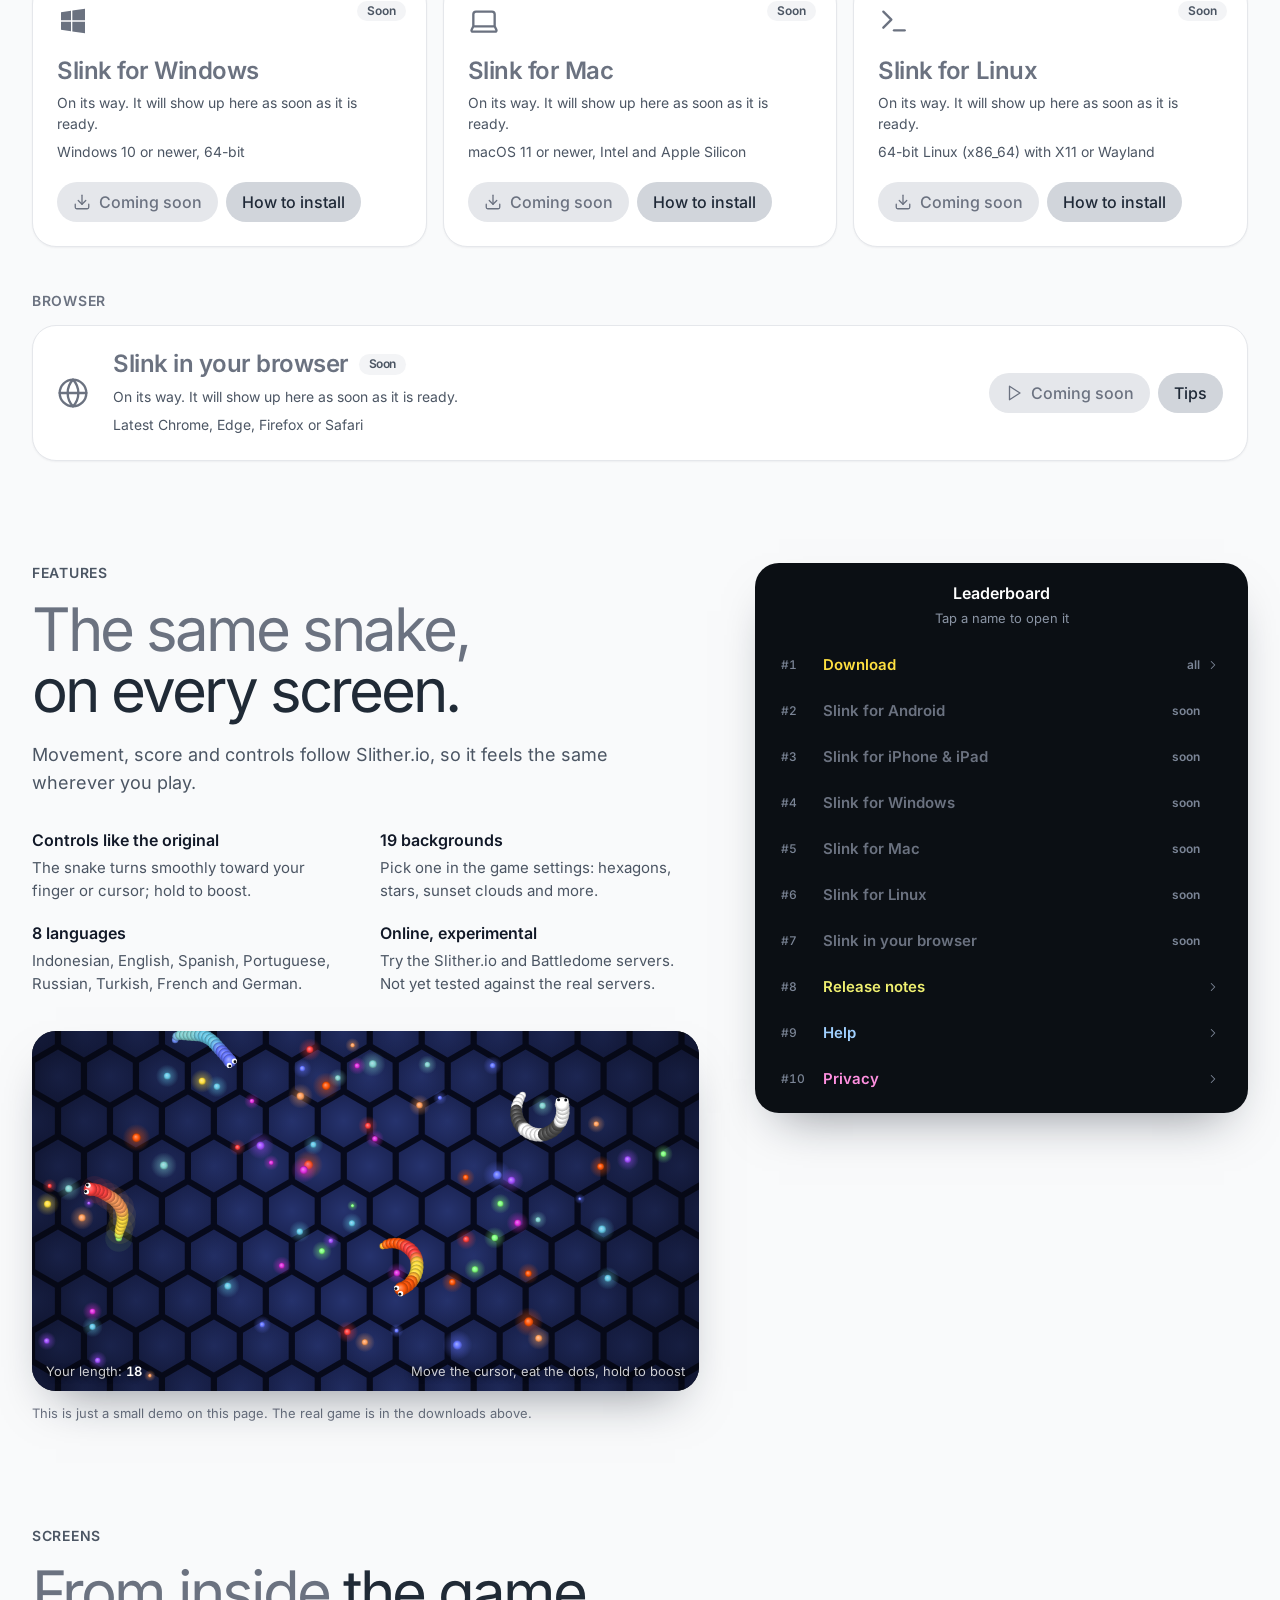
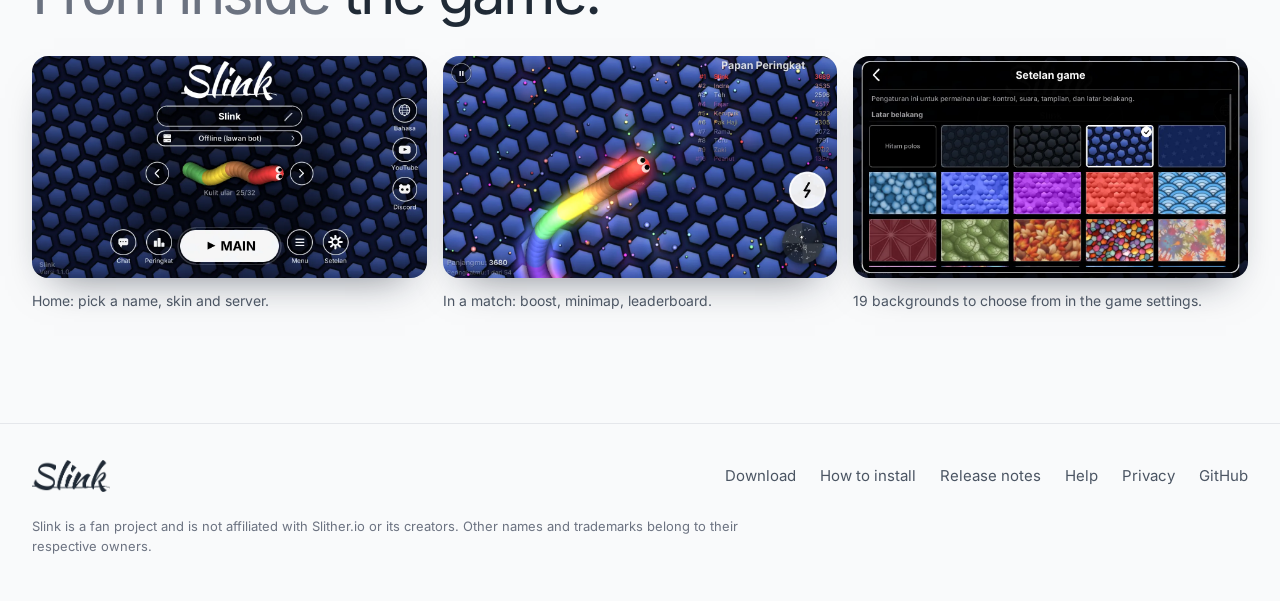
==== commit 8c5511f2: "Improve Slink website search discoverability" ====
--- a/index.html
+++ b/index.html
@@ -11,15 +11,24 @@
 <meta property="og:site_name" content="Slink">
 <meta property="og:title" content="Slink: unduh game ular untuk Android, iPhone, Windows, Mac, Linux, dan browser" data-i18n-attr="content:meta.t.index">
 <meta property="og:description" content="Slink adalah game ular bergaya Slither.io. Gratis, tanpa iklan, untuk Android, iPhone, Windows, Mac, Linux, dan browser." data-i18n-attr="content:meta.d.index">
-<meta property="og:image" content="https://slink-app.my.id/assets/og.jpg">
-<meta property="og:url" content="https://slink-app.my.id/">
+<meta property="og:image" content="https://slinkapp.web.app/assets/og.jpg">
+<meta property="og:url" content="https://slinkapp.web.app/">
 <meta name="twitter:card" content="summary_large_image">
+<meta name="twitter:title" content="Slink: unduh game ular untuk Android, iPhone, Windows, Mac, Linux, dan browser" data-i18n-attr="content:meta.t.index">
+<meta name="twitter:description" content="Slink adalah game ular bergaya Slither.io. Gratis, tanpa iklan, untuk Android, iPhone, Windows, Mac, Linux, dan browser." data-i18n-attr="content:meta.d.index">
+<meta name="twitter:image" content="https://slinkapp.web.app/assets/og.jpg">
+
+<link rel="canonical" href="https://slinkapp.web.app/">
+<meta name="robots" content="index,follow,max-image-preview:large">
 <link rel="icon" type="image/png" sizes="32x32" href="assets/favicon-32.png">
 <link rel="apple-touch-icon" href="assets/apple-touch-icon.png">
 <link rel="preload" href="assets/fonts/Inter-Regular.woff" as="font" type="font/woff" crossorigin>
 <link rel="preload" as="image" href="assets/hero.webp" media="(min-aspect-ratio: 1/1)" fetchpriority="high">
 <link rel="preload" as="image" href="assets/hero-p.webp" media="(max-aspect-ratio: 1/1)" fetchpriority="high">
 <link rel="stylesheet" href="style.css">
+<script type="application/ld+json">
+{"@context":"https://schema.org","@type":"WebSite","name":"Slink","url":"https://slinkapp.web.app/","inLanguage":"id"}
+</script>
 </head>
 <body class="home">
 <svg width="0" height="0" style="position:absolute" aria-hidden="true" focusable="false"><defs>
--- a/style.css
+++ b/style.css
@@ -0,0 +1,322 @@
+/* Situs unduhan Slink. Terang dan bersih; ukuran mengikuti skala Tailwind (px-8 = 2rem, text-6xl = 3.75rem, dst.).
+   Warna cerah hanya muncul pada ular di video latar, pada panel gelap bergaya game (arena, papan peringkat,
+   tangkapan layar), dan pada nama di papan peringkat. */
+
+@font-face { font-family: "Inter"; font-weight: 400; font-style: normal; font-display: swap; src: url("assets/fonts/Inter-Regular.woff") format("woff"); }
+@font-face { font-family: "Inter"; font-weight: 500; font-style: normal; font-display: swap; src: url("assets/fonts/Inter-Medium.woff") format("woff"); }
+@font-face { font-family: "Inter"; font-weight: 600; font-style: normal; font-display: swap; src: url("assets/fonts/Inter-SemiBold.woff") format("woff"); }
+
+:root {
+  color-scheme: light;
+  --bg: #f9fafb;          /* gray-50 */
+  --white: #fff;
+  --ink: #111827;         /* gray-900 */
+  --brand: #202a36;
+  --brand-hover: #1a2229;
+  --g100: #f3f4f6;
+  --g200: #e5e7eb;
+  --g300: #d1d5db;
+  --g400: #9ca3af;
+  --g500: #6b7280;
+  --g600: #4b5563;
+  --g700: #374151;
+  --g800: #1f2937;
+  --line: #e5e7eb;
+  --shadow-sm: 0 1px 2px rgb(16 24 40 / .05);
+  --shadow-lg: 0 10px 15px -3px rgb(0 0 0 / .1), 0 4px 6px -4px rgb(0 0 0 / .1);
+  --ease: cubic-bezier(.4, 0, .2, 1);
+
+  /* warna nama di papan peringkat: dari palet 42 warna game */
+  --c1: #ffe040; --c2: #80ff80; --c3: #90b0ff; --c4: #ff9090; --c5: #c080ff;
+  --c6: #ffa060; --c7: #60e8c8; --c8: #f0f070; --c9: #a0d0ff; --c10: #ff90e0;
+
+  --font: "Inter", system-ui, -apple-system, "Segoe UI", Roboto, "Helvetica Neue", Arial, sans-serif;
+  --mono: ui-monospace, SFMono-Regular, Menlo, Consolas, "Liberation Mono", monospace;
+  --gutter: clamp(1.25rem, 5vw, 2rem);
+  --measure: 40rem;
+}
+
+*, *::before, *::after { box-sizing: border-box; }
+html { background: var(--bg); -webkit-text-size-adjust: 100%; text-size-adjust: 100%; scroll-behavior: smooth; }
+body { margin: 0; min-height: 100vh; background: var(--bg); color: var(--ink); font: 400 1rem/1.6 var(--font); font-feature-settings: "kern", "liga", "calt"; -webkit-font-smoothing: antialiased; text-rendering: optimizeLegibility; }
+img, svg, video { max-width: 100%; }
+a { color: inherit; text-underline-offset: .2em; }
+p { margin: 0; }
+h1, h2, h3 { margin: 0; font-weight: 600; }
+button { font: inherit; color: inherit; }
+::selection { background: var(--brand); color: #fff; }
+:focus-visible { outline: 2px solid var(--brand); outline-offset: 3px; border-radius: 6px; }
+[hidden] { display: none !important; }
+
+.sr-only { position: absolute; width: 1px; height: 1px; margin: -1px; padding: 0; overflow: hidden; clip: rect(0 0 0 0); white-space: nowrap; border: 0; }
+.skip { position: absolute; left: .75rem; top: -4rem; z-index: 100; padding: .625rem 1rem; border-radius: 999px; background: var(--brand); color: #fff; font-weight: 500; text-decoration: none; }
+.skip:focus { top: .75rem; }
+
+.wrap { width: min(100% - 2 * var(--gutter), 76rem); margin-inline: auto; }
+.ico { width: 1.25em; height: 1.25em; flex: none; fill: none; stroke: currentColor; stroke-width: 1.75; stroke-linecap: round; stroke-linejoin: round; }
+.ico.fill { fill: currentColor; stroke: none; }
+
+/* ------------------------------------------------------------------ tombol (ukuran persis contoh: px-4 py-2, rounded-full) */
+.btn { display: inline-flex; align-items: center; justify-content: center; gap: .5rem; padding: .5rem 1rem; border: 0; border-radius: 999px; font: 500 1rem/1.5rem var(--font); text-decoration: none; white-space: nowrap; cursor: pointer; transition: color .15s var(--ease), background-color .15s var(--ease), box-shadow .15s var(--ease); }
+.btn .ico { width: 1.125rem; height: 1.125rem; }
+.btn-solid { background: var(--brand); color: #fff; }
+.btn-solid:hover { background: var(--brand-hover); }
+.btn-line { background: var(--g300); color: var(--g800); }
+.btn-line:hover { background: var(--g400); }
+.btn[aria-disabled="true"] { background: var(--g200); color: var(--g500); pointer-events: none; }
+
+/* ------------------------------------------------------------------ menu atas */
+.topnav { position: relative; z-index: 40; }
+.topnav-in { display: flex; align-items: center; gap: 1.25rem; max-width: 80rem; margin-inline: auto; padding: 1.5rem var(--gutter); }
+.brand { display: block; flex: none; line-height: 0; border-radius: .5rem; }
+.brand img { display: block; width: auto; height: 2.5rem; }
+.menu { display: none; gap: 2rem; margin-left: auto; }
+.menu a { color: var(--ink); font-weight: 500; text-decoration: none; transition: color .15s var(--ease); }
+.menu a:hover { color: var(--g700); }
+.menu a[aria-current="page"] { text-decoration: underline; text-decoration-thickness: 2px; text-underline-offset: .45em; }
+.lang { display: none; padding: .1875rem; border: 1px solid rgb(17 24 39 / .14); border-radius: 999px; background: rgb(255 255 255 / .55); -webkit-backdrop-filter: blur(6px); backdrop-filter: blur(6px); }
+.lang button { min-width: 2.125rem; height: 1.75rem; padding: 0 .5rem; border: 0; border-radius: 999px; background: transparent; color: var(--g600); font-size: .75rem; font-weight: 600; cursor: pointer; transition: color .15s var(--ease), background-color .15s var(--ease); }
+.lang button[aria-pressed="true"] { background: var(--brand); color: #fff; }
+.lang button:not([aria-pressed="true"]):hover { color: var(--ink); }
+.burger { display: grid; place-items: center; width: 2.5rem; height: 2.5rem; margin-left: auto; border: 0; border-radius: 999px; background: transparent; color: var(--ink); cursor: pointer; transition: background-color .15s var(--ease); }
+.burger:hover { background: rgb(17 24 39 / .06); }
+.burger .ico { width: 1.5rem; height: 1.5rem; }
+.burger .close, .burger[aria-expanded="true"] .open { display: none; }
+.burger[aria-expanded="true"] .close { display: block; }
+.mobile-menu { position: absolute; left: var(--gutter); right: var(--gutter); top: calc(100% - .5rem); padding: 1rem; border-radius: 1rem; background: rgb(255 255 255 / .95); -webkit-backdrop-filter: blur(8px); backdrop-filter: blur(8px); box-shadow: var(--shadow-lg); }
+.mobile-menu a { display: block; padding: .5rem 0; color: var(--ink); font-weight: 500; text-decoration: none; transition: color .15s var(--ease); }
+.mobile-menu a:hover { color: var(--g700); }
+.mobile-menu .mm-foot { display: flex; align-items: center; justify-content: space-between; margin-top: .5rem; padding-top: .75rem; border-top: 1px solid var(--g200); color: var(--g500); font-size: .875rem; }
+.mobile-menu .lang { display: inline-flex; background: transparent; }
+@media (min-width: 768px) {
+  .menu, .lang { display: flex; }
+  .lang { display: inline-flex; }
+  .burger, .mobile-menu { display: none !important; }
+}
+/* halaman selain beranda: menu menempel di atas */
+.topnav.solid { position: sticky; top: 0; background: rgb(249 250 251 / .86); border-bottom: 1px solid var(--line); -webkit-backdrop-filter: saturate(1.5) blur(14px); backdrop-filter: saturate(1.5) blur(14px); }
+.topnav.solid .topnav-in { padding-block: .75rem; }
+.topnav.solid .brand img { height: 2rem; }
+.topnav.solid .mobile-menu { top: calc(100% + .25rem); }
+
+/* ------------------------------------------------------------------ hero beranda: layar penuh, video ular di belakang */
+/* --hero-y: bagian video yang tetap terlihat saat layar lebih pendek dari rasio 16:9 (0% = potong dari bawah, 50% = potong rata atas-bawah).
+   Ular besar lewat di bagian bawah bingkai, jadi di laptop pendek bagian bawah yang dipotong dan teks tetap lapang. Poster memakai posisi yang sama. */
+.hero { --hero-y: 10%; position: relative; height: 100vh; height: 100svh; min-height: 34rem; overflow: hidden; background: #f1f3f6 url("assets/hero.webp") 50% var(--hero-y) / cover no-repeat; }
+@media (max-aspect-ratio: 1/1) { .hero { --hero-y: 50%; background-image: url("assets/hero-p.webp"); } }
+.hero-video { position: absolute; inset: 0; width: 100%; height: 100%; object-fit: cover; object-position: 50% var(--hero-y); opacity: 0; transition: opacity .8s var(--ease); }
+.hero-video.on { opacity: 1; }
+.hero::after { content: ""; position: absolute; inset: auto 0 0; height: 5rem; background: linear-gradient(to bottom, rgb(249 250 251 / 0), var(--bg)); pointer-events: none; }
+.hero-in { position: relative; z-index: 2; display: flex; flex-direction: column; height: 100%; }
+.hero-main { display: flex; flex: 1; align-items: center; justify-content: center; padding-inline: var(--gutter); }
+/* setara -mt-80 pada layar tinggi; pada layar pendek dikecilkan supaya judul tidak menabrak menu */
+.hero-copy { margin-top: calc(-1 * clamp(0px, 100vh - 32.25rem, 20rem)); margin-top: calc(-1 * clamp(0px, 100svh - 32.25rem, 20rem)); text-align: center; }
+.hero-label { margin-bottom: 1rem; color: var(--g600); font-size: .875rem; line-height: 1.25rem; font-weight: 600; letter-spacing: .05em; text-transform: uppercase; }
+.hero h1 { font-size: clamp(2.5rem, 13vw, 3.75rem); font-weight: 400; line-height: 1; letter-spacing: -.05em; }
+.hero h1 span { display: block; }
+.hero h1 .l1 { color: var(--g500); }
+.hero h1 .l2 { margin-top: -12px; color: var(--brand); }
+@media (min-width: 768px) { .hero h1 { font-size: 4.5rem; } }
+@media (min-width: 1024px) { .hero h1 { font-size: 6rem; } }
+.hero-copy { position: relative; }
+.hero-copy::before { content: ""; position: absolute; z-index: -1; inset: -1.5rem -2.5rem -1rem; pointer-events: none;
+  background: radial-gradient(ellipse closest-side, rgb(249 250 251 / .8), rgb(249 250 251 / .55) 55%, rgb(249 250 251 / 0)); }   /* kabut tipis di belakang teks */
+.hero-label, .hero-sub, .hero-note { text-shadow: 0 0 .75rem rgb(249 250 251 / .95), 0 0 .3rem rgb(249 250 251 / .85); }   /* tetap terbaca bila ular lewat di belakang teks */
+.hero-sub { max-width: 42rem; margin: 1.5rem auto 1.5rem; color: var(--g600); font-size: 1.125rem; line-height: 1.75rem; text-wrap: balance; }
+@media (min-width: 768px) { .hero-sub { font-size: 1.25rem; } }
+.hero-cta { display: flex; flex-wrap: wrap-reverse; align-items: center; justify-content: center; gap: 1rem; }
+.hero-note { margin-top: 1rem; color: var(--g500); font-size: .875rem; line-height: 1.25rem; }
+.hero-note a { color: var(--g700); }
+
+@keyframes rise { from { opacity: 0; transform: translateY(14px); } to { opacity: 1; transform: none; } }
+.hero-copy > :not(h1), .hero h1 span { animation: rise .8s var(--ease) both; animation-delay: calc(var(--i, 0) * 90ms + 120ms); }
+
+/* ------------------------------------------------------------------ bagian-bagian halaman */
+.sec { padding-block: clamp(3.5rem, 8vw, 6.5rem) 0; }
+.eyebrow { margin-bottom: 1rem; color: var(--g600); font-size: .875rem; line-height: 1.25rem; font-weight: 600; letter-spacing: .05em; text-transform: uppercase; }
+.title { font-size: clamp(2.25rem, 6.2vw, 3.75rem); font-weight: 400; line-height: 1.02; letter-spacing: -.05em; color: var(--brand); text-wrap: balance; }
+.title .dim { color: var(--g500); }
+.lead { max-width: 36rem; margin-top: 1.25rem; color: var(--g600); font-size: 1.125rem; line-height: 1.75rem; }
+
+.group { margin-top: 2.75rem; }
+.group > h3 { margin-bottom: .875rem; color: var(--g500); font-size: .875rem; line-height: 1.25rem; font-weight: 600; letter-spacing: .05em; text-transform: uppercase; }
+
+/* ------------------------------------------------------------------ kartu unduhan */
+.grid { display: grid; gap: 1rem; grid-template-columns: repeat(auto-fit, minmax(min(100%, 18.5rem), 1fr)); }
+.card { position: relative; display: flex; flex-direction: column; min-height: 15.5rem; padding: 1.5rem; border: 1px solid var(--line); border-radius: 1.5rem; background: var(--white); box-shadow: var(--shadow-sm); scroll-margin-top: 6rem; transition: box-shadow .2s var(--ease), border-color .2s var(--ease), transform .2s var(--ease); }
+.card:hover { box-shadow: var(--shadow-lg); }
+.card .ico-lg { width: 2rem; height: 2rem; margin-bottom: 1.25rem; color: var(--brand); }
+.card h3 { font-size: clamp(1.25rem, 2.6vw, 1.5rem); line-height: 1.2; letter-spacing: -.02em; color: var(--ink); }
+.card .meta { margin-top: .5rem; color: var(--g500); font-size: .8125rem; line-height: 1.4; font-variant-numeric: tabular-nums; }
+.card .req { margin-top: .5rem; color: var(--g600); font-size: .875rem; line-height: 1.45; }
+.card .acts { display: flex; flex-wrap: wrap; gap: .5rem; margin-top: auto; padding-top: 1.25rem; }
+.tags { position: absolute; top: 1.25rem; right: 1.25rem; display: flex; gap: .375rem; }
+.tag { padding: .125rem .625rem; border-radius: 999px; background: var(--brand); color: #fff; font-size: .75rem; font-weight: 600; line-height: 1.4; }
+.tag.dim { background: var(--g100); color: var(--g600); }
+.card .here { display: none; align-items: center; gap: .375rem; align-self: flex-start; margin-top: .75rem; padding: .125rem .625rem .125rem .5rem; border-radius: 999px; background: var(--g100); color: var(--brand); font-size: .75rem; font-weight: 600; line-height: 1.4; }
+.card .here::before { content: ""; width: .4375rem; height: .4375rem; border-radius: 50%; background: #16a34a; box-shadow: 0 0 0 3px rgb(22 163 74 / .18); }
+.card[data-here] { border-color: var(--brand); box-shadow: 0 0 0 1px var(--brand), var(--shadow-lg); }
+.card[data-here] .here { display: inline-flex; }
+
+.soon-note, .when-soon, .soon-tag { display: none; }
+[data-state="soon"] .when-ready, [data-state="soon"] .meta { display: none; }
+[data-state="soon"] .when-soon { display: inline; }
+[data-state="soon"] .soon-tag { display: inline-block; }
+[data-state="soon"] .soon-note { display: block; margin-top: .5rem; color: var(--g600); font-size: .875rem; line-height: 1.45; }
+[data-state="soon"] .ico-lg, [data-state="soon"] h3 { color: var(--g500); }
+[data-state="soon"] .here { display: none !important; }
+[data-state="soon"][data-here] { border-color: var(--line); box-shadow: var(--shadow-sm); }
+[data-state="soon"] .btn-solid { background: var(--g200); color: var(--g500); pointer-events: none; }
+[data-state="loading"] .btn-solid { opacity: .55; pointer-events: none; }
+[data-state="loading"] .meta { visibility: hidden; }
+
+.card.wide { flex-direction: row; align-items: center; gap: 1.5rem; min-height: 0; padding: 1.5rem; }
+.card.wide .ico-lg { margin: 0; }
+.card.wide .body { flex: 1; min-width: 0; }
+.card.wide .body h3 { display: flex; flex-wrap: wrap; align-items: center; gap: .625rem; }
+.card.wide .tags { position: static; }
+.card.wide .acts { margin: 0; padding: 0; justify-content: flex-end; }
+@media (max-width: 640px) {
+  .card.wide { flex-direction: column; align-items: flex-start; gap: 1rem; }
+  .card.wide .acts { justify-content: flex-start; }
+}
+
+/* ------------------------------------------------------------------ fitur: judul, arena, papan peringkat */
+.feature { display: grid; gap: clamp(2rem, 5vw, 3.5rem); }
+@media (min-width: 900px) { .feature { grid-template-columns: minmax(0, 1.15fr) minmax(19rem, .85fr); align-items: start; } }
+
+.points { display: grid; gap: 1.25rem 1.75rem; margin: 2rem 0 0; padding: 0; list-style: none; }
+@media (min-width: 560px) { .points { grid-template-columns: repeat(2, minmax(0, 1fr)); } }
+.points h3 { font-size: 1rem; line-height: 1.4; color: var(--ink); }
+.points p { margin-top: .25rem; color: var(--g600); font-size: .9375rem; line-height: 1.55; }
+
+.arena { position: relative; margin-top: 2.25rem; height: clamp(15.5rem, 40vw, 22.5rem); overflow: hidden; border-radius: 1.5rem; background: #05070f; box-shadow: 0 24px 48px -24px rgb(16 24 40 / .5); touch-action: pan-y; -webkit-tap-highlight-color: transparent; user-select: none; -webkit-user-select: none; cursor: crosshair; }
+.arena canvas { position: absolute; inset: 0; display: block; width: 100%; height: 100%; }
+.arena .hud { position: absolute; inset: auto .875rem .6875rem; display: flex; justify-content: space-between; gap: .75rem; color: rgb(255 255 255 / .8); font-size: .8125rem; line-height: 1.3; pointer-events: none; text-shadow: 0 1px 6px #000; }
+.arena .hud b { color: #fff; font-weight: 600; font-variant-numeric: tabular-nums; }
+.arena-note { max-width: 36rem; margin-top: .75rem; color: var(--g500); font-size: .8125rem; }
+
+.board { padding: 1.25rem 1rem .75rem; border-radius: 1.5rem; background: #0b0f14; color: #fff; box-shadow: 0 24px 48px -24px rgb(16 24 40 / .5); }
+.board h2 { font-size: 1rem; line-height: 1.3; text-align: center; }
+.board .sub { margin: .25rem 0 .875rem; color: #8b95a5; font-size: .8125rem; text-align: center; }
+.board ol { display: grid; gap: 2px; margin: 0; padding: 0; list-style: none; }
+.board a { display: grid; grid-template-columns: 2.25rem minmax(0, 1fr) auto 1rem; align-items: center; gap: .375rem; padding: .625rem; border-radius: .75rem; color: inherit; font-size: .9375rem; font-weight: 600; text-decoration: none; transition: background-color .15s var(--ease); }
+.board a:hover { background: rgb(255 255 255 / .08); }
+.board .rk { color: #7b8596; font-size: .75rem; font-weight: 500; font-variant-numeric: tabular-nums; }
+.board .nm { min-width: 0; overflow: hidden; text-overflow: ellipsis; white-space: nowrap; }
+.board .val { color: #7b8596; font-size: .75rem; font-weight: 600; font-variant-numeric: tabular-nums; }
+.board .go { width: .875rem; height: .875rem; color: #7b8596; }
+.board li:nth-child(1) .nm { color: var(--c1); }
+.board li:nth-child(2) .nm { color: var(--c2); }
+.board li:nth-child(3) .nm { color: var(--c3); }
+.board li:nth-child(4) .nm { color: var(--c4); }
+.board li:nth-child(5) .nm { color: var(--c5); }
+.board li:nth-child(6) .nm { color: var(--c6); }
+.board li:nth-child(7) .nm { color: var(--c7); }
+.board li:nth-child(8) .nm { color: var(--c8); }
+.board li:nth-child(9) .nm { color: var(--c9); }
+.board li:nth-child(10) .nm { color: var(--c10); }
+.board li[data-state="soon"] a { pointer-events: none; }
+.board li[data-state="soon"] .nm { color: #6b7280; }
+.board li[data-state="soon"] .go { visibility: hidden; }
+.board .when-soon { display: none; }
+.board li[data-state="soon"] .when-ready { display: none; }
+.board li[data-state="soon"] .when-soon { display: inline; }
+
+/* ------------------------------------------------------------------ tangkapan layar */
+.shots ul { display: grid; gap: 1rem; margin: 2rem 0 0; padding: 0; list-style: none; grid-template-columns: repeat(3, minmax(0, 1fr)); }
+.shots figure { margin: 0; }
+.shots img { display: block; width: 100%; height: auto; aspect-ratio: 16 / 9; border-radius: 1rem; background: #05070f; box-shadow: 0 20px 40px -22px rgb(16 24 40 / .55); }
+.shots figcaption { margin-top: .75rem; color: var(--g600); font-size: .875rem; line-height: 1.5; }
+@media (max-width: 760px) {
+  .shots ul { grid-template-columns: none; grid-auto-flow: column; grid-auto-columns: 82%; margin-inline: calc(-1 * var(--gutter)); padding: 0 var(--gutter) .5rem; overflow-x: auto; scroll-snap-type: x mandatory; scrollbar-width: none; }
+  .shots ul::-webkit-scrollbar { display: none; }
+  .shots li { scroll-snap-align: center; }
+}
+
+/* ------------------------------------------------------------------ kepala halaman dalam (cara pasang, catatan versi, bantuan, privasi) */
+.page-head { padding: clamp(2.5rem, 7vw, 5rem) 0 clamp(1.25rem, 3vw, 2rem); }
+.page-head h1 { font-size: clamp(2.5rem, 8vw, 4.5rem); font-weight: 400; line-height: 1; letter-spacing: -.05em; color: var(--brand); }
+.page-head h1 .dim { color: var(--g500); }
+.page-head .lead { margin-top: 1.25rem; }
+
+/* cara pasang */
+.tabs { position: sticky; top: 3.5rem; z-index: 20; margin-inline: calc(-1 * var(--gutter)); padding: .625rem var(--gutter); background: rgb(249 250 251 / .9); border-bottom: 1px solid var(--line); -webkit-backdrop-filter: blur(12px); backdrop-filter: blur(12px); }
+.tabs ul { display: flex; gap: .5rem; margin: 0; padding: 0; list-style: none; overflow-x: auto; scrollbar-width: none; }
+.tabs ul::-webkit-scrollbar { display: none; }
+.tabs a { display: flex; align-items: center; gap: .5rem; height: 2.25rem; padding: 0 .875rem; border: 1px solid var(--g300); border-radius: 999px; background: var(--white); color: var(--g700); font-size: .875rem; font-weight: 500; text-decoration: none; white-space: nowrap; transition: background-color .15s var(--ease), color .15s var(--ease), border-color .15s var(--ease); }
+.tabs a:hover { background: var(--g100); }
+.tabs a[aria-current="true"] { border-color: var(--brand); background: var(--brand); color: #fff; }
+.tabs .ico { width: 1rem; height: 1rem; }
+
+.plat { padding-block: clamp(2.25rem, 5vw, 3.5rem); border-bottom: 1px solid var(--line); scroll-margin-top: 7.5rem; }
+.plat:last-of-type { border-bottom: 0; }
+.plat-head { display: flex; flex-wrap: wrap; align-items: center; gap: .875rem 1.125rem; }
+.plat-head > .ico { width: 2rem; height: 2rem; color: var(--brand); }
+.plat-head h2 { flex: none; font-size: clamp(1.75rem, 4.6vw, 2.5rem); font-weight: 400; line-height: 1.05; letter-spacing: -.04em; color: var(--brand); }
+.plat .lead { margin-top: .75rem; font-size: 1rem; line-height: 1.65; }
+.plat .meta { margin-top: .5rem; color: var(--g500); font-size: .8125rem; font-variant-numeric: tabular-nums; }
+.plat :not(pre) > code, .steps :not(pre) > code, .note :not(pre) > code, .prose :not(pre) > code, .faq :not(pre) > code { padding: .0625rem .375rem; border-radius: .375rem; background: var(--g100); color: var(--g800); font: .875em var(--mono); }
+.steps .code { margin-top: .625rem; }
+.steps { display: grid; grid-template-columns: minmax(0, 1fr); gap: 1.125rem; max-width: var(--measure); margin: 1.75rem 0 0; padding: 0; list-style: none; counter-reset: step; }
+.steps li { position: relative; padding-left: 2.875rem; counter-increment: step; color: var(--g600); }
+.steps li::before { content: counter(step); position: absolute; left: 0; top: -.0625rem; display: grid; place-items: center; width: 1.875rem; height: 1.875rem; border-radius: 50%; background: var(--brand); color: #fff; font-size: .8125rem; font-weight: 600; font-variant-numeric: tabular-nums; }
+.steps strong { color: var(--ink); font-weight: 600; }
+.steps small { display: block; margin-top: .25rem; color: var(--g500); font-size: .875rem; line-height: 1.5; }
+.note { max-width: var(--measure); margin-top: 1.5rem; padding: .875rem 1.125rem; border: 1px solid var(--line); border-radius: 1rem; background: var(--white); color: var(--g600); font-size: .9375rem; line-height: 1.6; }
+.note strong { color: var(--ink); font-weight: 600; }
+pre { max-width: var(--measure); margin: .75rem 0 0; padding: .875rem 1rem; overflow-x: auto; border-radius: .75rem; background: #0f141b; color: #e5e7eb; font: .8125rem/1.65 var(--mono); }
+/* blok kode dengan tombol salin: tombol diam di tempat, teks yang bergulir berhenti sebelum tombol */
+.code { position: relative; max-width: var(--measure); margin: .75rem 0 0; border-radius: .75rem; background: #0f141b; }
+.code pre { max-width: none; margin: 0 2.75rem 0 0; padding: .875rem 0 .875rem 1rem; border-radius: 0; background: none; }
+pre code { font: inherit; white-space: pre; }
+.copy { position: absolute; top: .5rem; right: .5rem; display: grid; place-items: center; width: 2.125rem; height: 2.125rem; border: 0; border-radius: .5rem; background: transparent; color: #9ca3af; cursor: pointer; transition: background-color .15s var(--ease), color .15s var(--ease); }
+.copy:hover { background: rgb(255 255 255 / .1); color: #fff; }
+.copy .ico { width: 1.0625rem; height: 1.0625rem; }
+.hash { max-width: var(--measure); margin-top: 1.25rem; color: var(--g500); font-size: .8125rem; overflow-wrap: anywhere; }
+.hash code { font: .75rem/1.5 var(--mono); color: var(--g700); }
+
+/* teks panjang */
+.prose { max-width: var(--measure); padding-bottom: 2rem; }
+.release + .prose { margin-top: 2.5rem; }
+.prose h2 { margin: 2.75rem 0 .75rem; font-size: clamp(1.5rem, 4vw, 2rem); font-weight: 400; line-height: 1.1; letter-spacing: -.04em; color: var(--brand); }
+.prose h2:first-child { margin-top: 0; }
+.prose h3 { margin: 1.5rem 0 .5rem; font-size: 1.0625rem; }
+.prose p + p, .prose p + ul, .prose ul + p { margin-top: .875rem; }
+.prose ul { margin: .75rem 0 0; padding-left: 1.2em; }
+.prose li { margin-top: .375rem; }
+.prose p, .prose li { color: var(--g600); }
+.prose strong { color: var(--ink); font-weight: 600; }
+.prose a { color: var(--ink); }
+
+.release { max-width: var(--measure); margin-top: .5rem; padding: 1.25rem 1.375rem; border: 1px solid var(--line); border-radius: 1.25rem; background: var(--white); box-shadow: var(--shadow-sm); }
+.release h2 { margin: 0; font-size: 1.0625rem; font-weight: 600; letter-spacing: 0; }
+.release .when { margin-top: .125rem; color: var(--g500); font-size: .8125rem; }
+.release pre { max-width: none; margin-top: .875rem; padding: .75rem .875rem; white-space: pre-wrap; border: 1px solid var(--line); background: var(--g100); color: var(--g700); font: .8125rem/1.6 var(--font); }
+.release .acts { display: flex; flex-wrap: wrap; gap: .5rem; margin-top: .875rem; }
+
+.faq { max-width: var(--measure); border-top: 1px solid var(--line); }
+.faq details { border-bottom: 1px solid var(--line); }
+.faq summary { position: relative; display: block; padding: 1.125rem 2.5rem 1.125rem 0; color: var(--ink); font-size: 1.0625rem; font-weight: 600; line-height: 1.4; list-style: none; cursor: pointer; }
+.faq summary::-webkit-details-marker { display: none; }
+.faq summary::after { content: ""; position: absolute; right: .375rem; top: 50%; width: .5625rem; height: .5625rem; margin-top: -.4375rem; border-right: 2px solid var(--g500); border-bottom: 2px solid var(--g500); transform: rotate(45deg); transition: transform .2s var(--ease); }
+.faq details[open] summary::after { transform: rotate(-135deg); margin-top: -.125rem; }
+.faq .ans { padding: 0 0 1.25rem; color: var(--g600); }
+.faq .ans p + p, .faq .ans p + pre, .faq .ans pre + p { margin-top: .75rem; }
+.faq .ans ul { margin: .625rem 0 0; padding-left: 1.2em; }
+.faq .ans li { margin-top: .25rem; }
+
+/* ------------------------------------------------------------------ kaki halaman */
+.foot { margin-top: clamp(4rem, 9vw, 7rem); padding: 2.25rem 0 2.75rem; border-top: 1px solid var(--line); }
+.foot .wrap { display: grid; gap: 1.5rem; }
+.foot-top { display: flex; flex-wrap: wrap; align-items: center; justify-content: space-between; gap: 1rem 1.75rem; }
+.foot .brand img { height: 2rem; }
+.foot nav ul { display: flex; flex-wrap: wrap; gap: .25rem 1.5rem; margin: 0; padding: 0; list-style: none; }
+.foot nav a { color: var(--g600); font-size: .9375rem; text-decoration: none; transition: color .15s var(--ease); }
+.foot nav a:hover { color: var(--ink); text-decoration: underline; }
+.foot .legal { max-width: 46rem; color: var(--g500); font-size: .8125rem; line-height: 1.6; }
+
+@media (prefers-reduced-motion: reduce) {
+  html { scroll-behavior: auto; }
+  *, *::before, *::after { animation: none !important; transition: none !important; }
+}
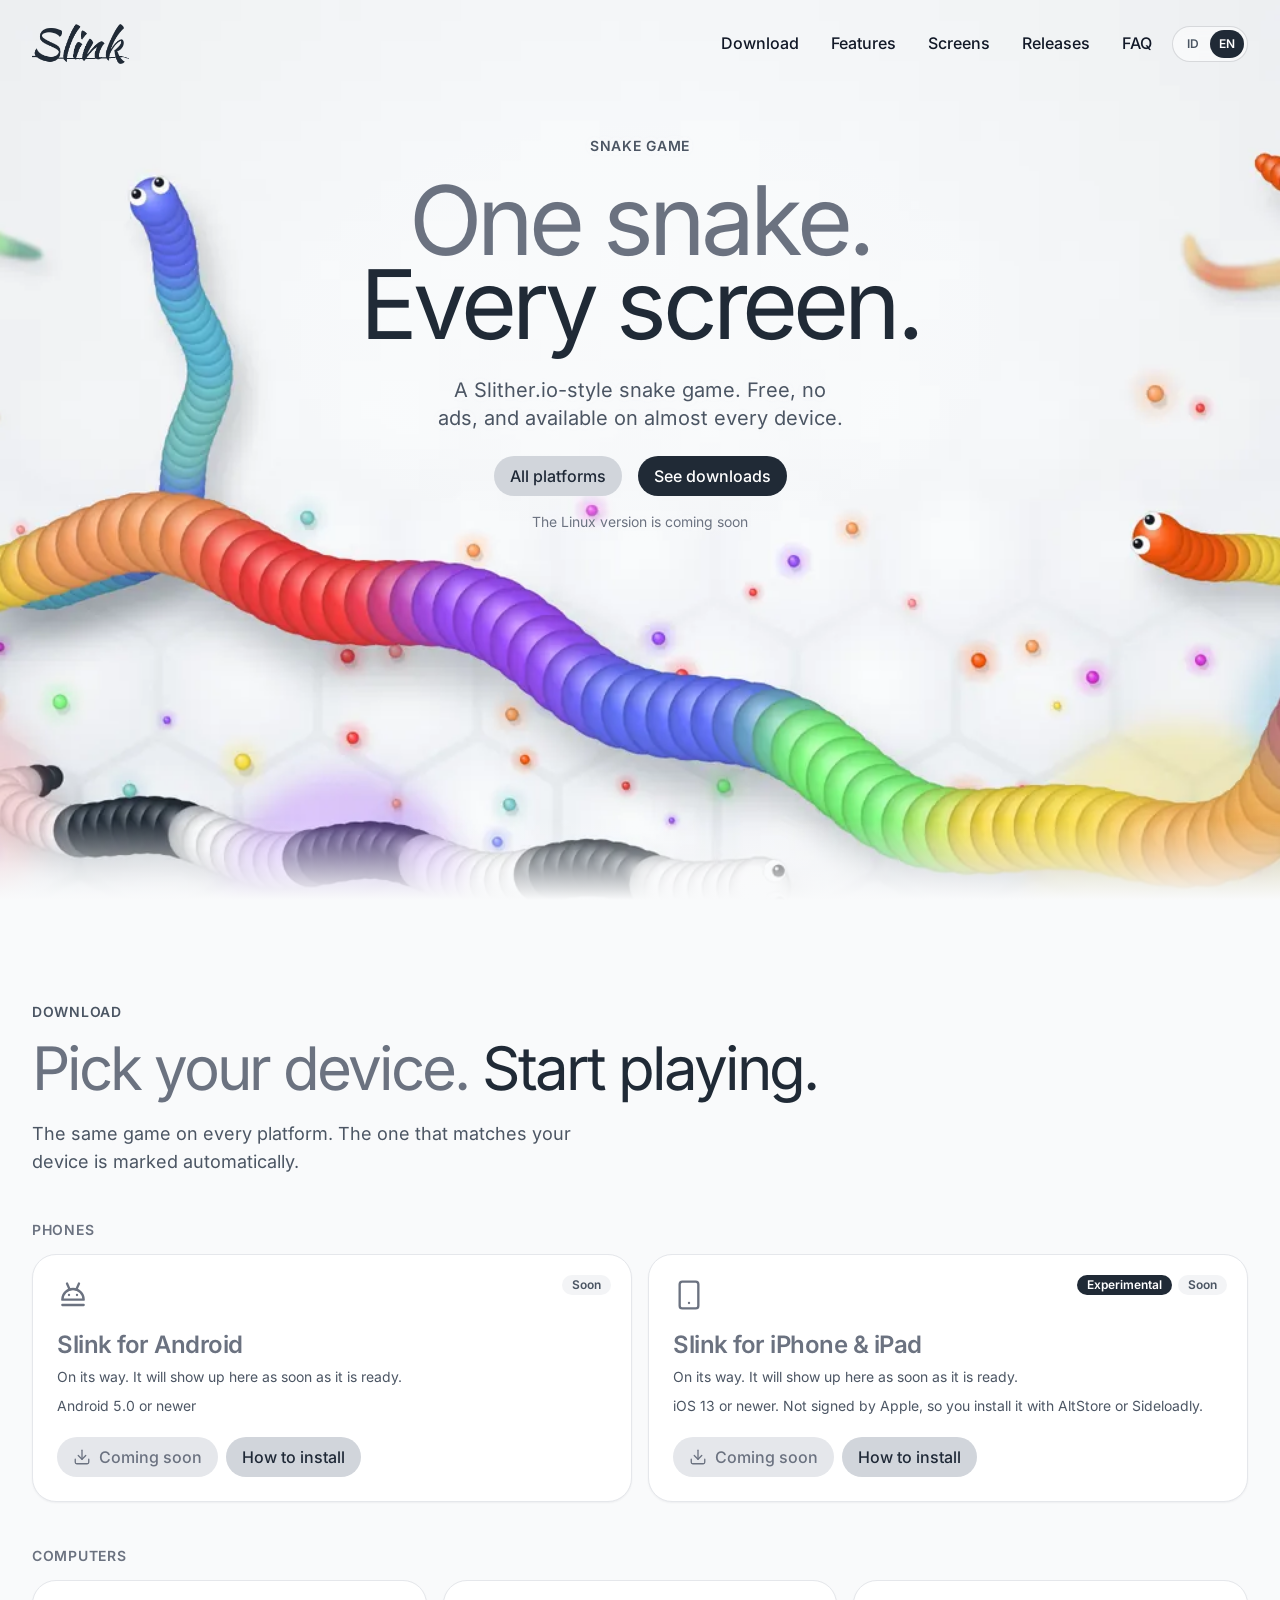
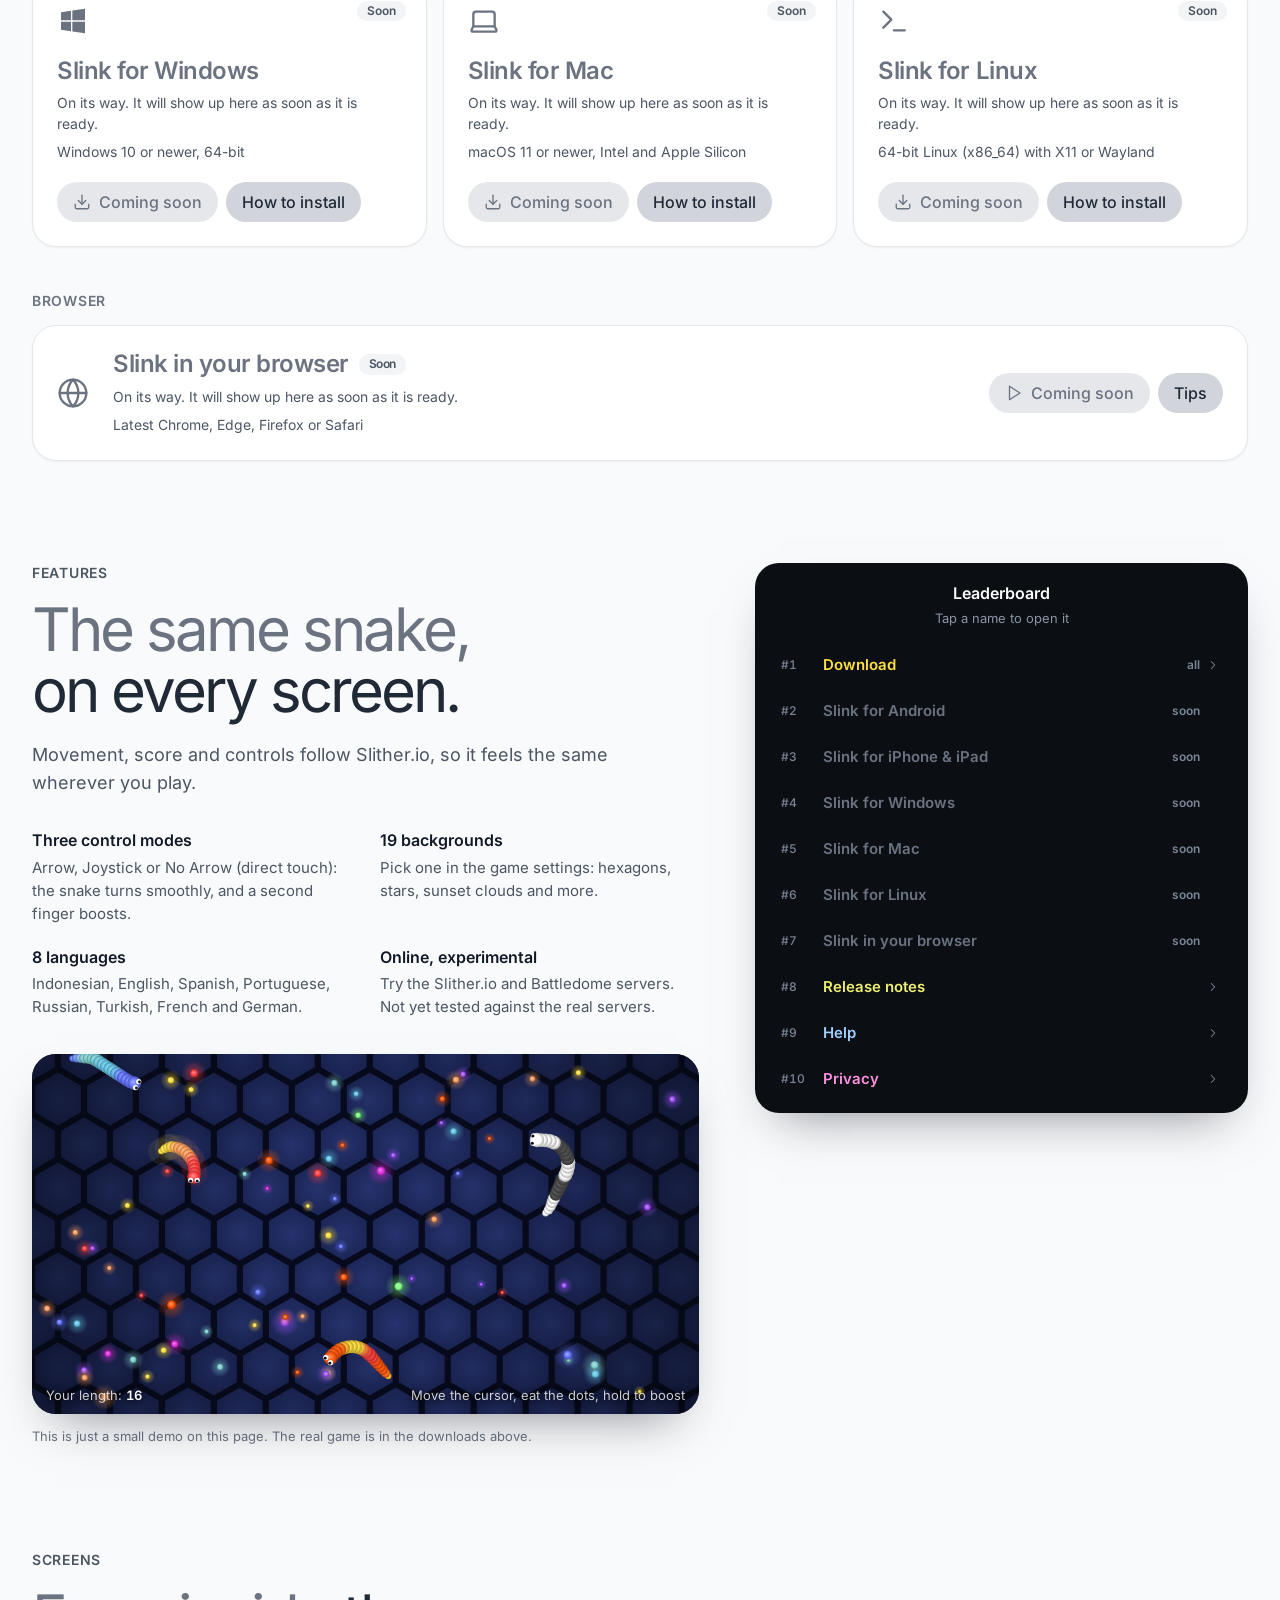
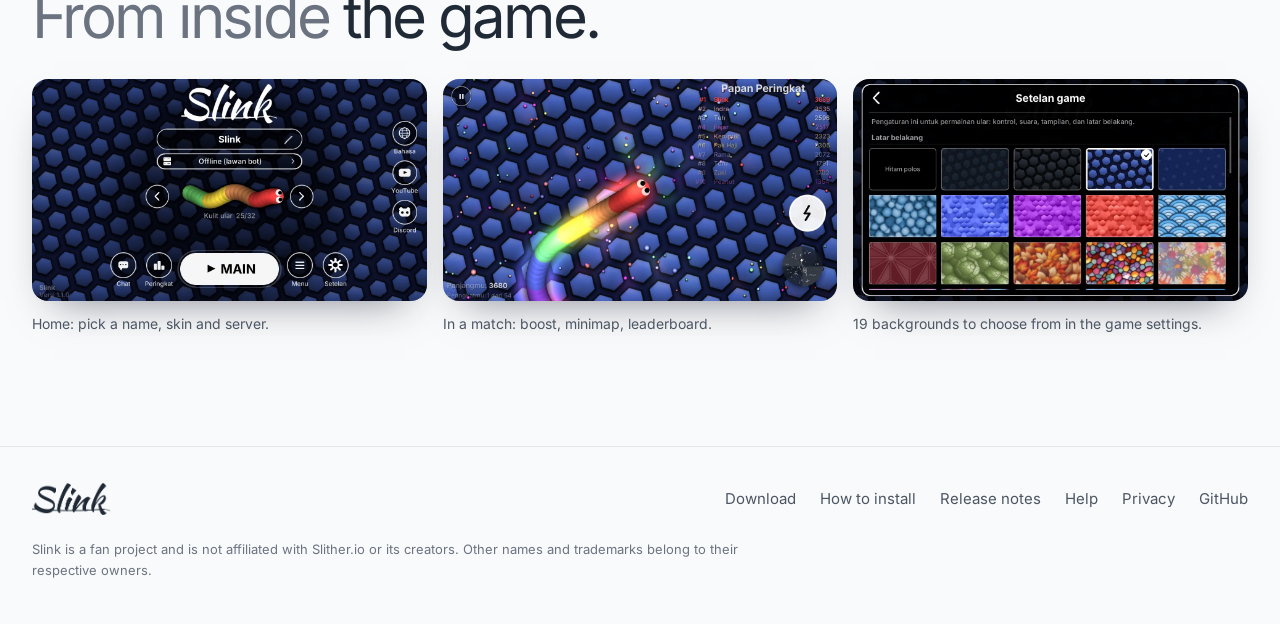
==== commit 65d8d1e1: "Update Slink website to 1.2.0" ====
--- a/index.html
+++ b/index.html
@@ -11,24 +11,15 @@
 <meta property="og:site_name" content="Slink">
 <meta property="og:title" content="Slink: unduh game ular untuk Android, iPhone, Windows, Mac, Linux, dan browser" data-i18n-attr="content:meta.t.index">
 <meta property="og:description" content="Slink adalah game ular bergaya Slither.io. Gratis, tanpa iklan, untuk Android, iPhone, Windows, Mac, Linux, dan browser." data-i18n-attr="content:meta.d.index">
-<meta property="og:image" content="https://slinkapp.web.app/assets/og.jpg">
-<meta property="og:url" content="https://slinkapp.web.app/">
+<meta property="og:image" content="https://slink-app.my.id/assets/og.jpg">
+<meta property="og:url" content="https://slink-app.my.id/">
 <meta name="twitter:card" content="summary_large_image">
-<meta name="twitter:title" content="Slink: unduh game ular untuk Android, iPhone, Windows, Mac, Linux, dan browser" data-i18n-attr="content:meta.t.index">
-<meta name="twitter:description" content="Slink adalah game ular bergaya Slither.io. Gratis, tanpa iklan, untuk Android, iPhone, Windows, Mac, Linux, dan browser." data-i18n-attr="content:meta.d.index">
-<meta name="twitter:image" content="https://slinkapp.web.app/assets/og.jpg">
-
-<link rel="canonical" href="https://slinkapp.web.app/">
-<meta name="robots" content="index,follow,max-image-preview:large">
 <link rel="icon" type="image/png" sizes="32x32" href="assets/favicon-32.png">
 <link rel="apple-touch-icon" href="assets/apple-touch-icon.png">
 <link rel="preload" href="assets/fonts/Inter-Regular.woff" as="font" type="font/woff" crossorigin>
 <link rel="preload" as="image" href="assets/hero.webp" media="(min-aspect-ratio: 1/1)" fetchpriority="high">
 <link rel="preload" as="image" href="assets/hero-p.webp" media="(max-aspect-ratio: 1/1)" fetchpriority="high">
 <link rel="stylesheet" href="style.css">
-<script type="application/ld+json">
-{"@context":"https://schema.org","@type":"WebSite","name":"Slink","url":"https://slinkapp.web.app/","inLanguage":"id"}
-</script>
 </head>
 <body class="home">
 <svg width="0" height="0" style="position:absolute" aria-hidden="true" focusable="false"><defs>
@@ -201,7 +192,7 @@
         <h2 class="title" data-i18n="ft.title"><span class="dim">Ular yang sama,</span> di semua layar.</h2>
         <p class="lead" data-i18n="ft.lead">Gerak, skor, dan kontrolnya mengikuti Slither.io, jadi rasanya sama di mana pun kamu main.</p>
         <ul class="points">
-        <li><h3 data-i18n="pt.ctl">Kontrol seperti aslinya</h3><p data-i18n="pt.ctl.d">Ular berbelok halus mengikuti jari atau kursor; tahan untuk boost.</p></li>
+        <li><h3 data-i18n="pt.ctl">Tiga mode kontrol</h3><p data-i18n="pt.ctl.d">Arrow, Joystick, atau Tanpa Arrow (sentuh langsung): ular berbelok halus, jari kedua untuk boost.</p></li>
         <li><h3 data-i18n="pt.bg">19 latar belakang</h3><p data-i18n="pt.bg.d">Pilih di setelan game: heksagon, bintang, awan senja, dan lainnya.</p></li>
         <li><h3 data-i18n="pt.lang">8 bahasa</h3><p data-i18n="pt.lang.d">Indonesia, English, Español, Português, Русский, Türkçe, Français, dan Deutsch.</p></li>
         <li><h3 data-i18n="pt.on">Online, eksperimental</h3><p data-i18n="pt.on.d">Coba server Slither.io dan Battledome. Belum diuji di server aslinya.</p></li>
@@ -221,11 +212,11 @@
         <p class="sub" data-i18n="board.sub">Ketuk nama untuk membuka</p>
         <ol>
         <li><a href="#unduh"><span class="rk">#1</span><span class="nm" data-i18n="nav.download">Unduh</span><span class="val"><span data-i18n="board.all">semua</span></span><svg class="ico go" aria-hidden="true"><use href="#i-chev"/></svg></a></li>
-        <li data-lb="android" data-state="loading"><a href="#android"><span class="rk">#2</span><span class="nm" data-i18n="card.android">Slink untuk Android</span><span class="val"><span class="when-ready" data-ver>1.1.0</span><span class="when-soon" data-i18n="board.soon">segera</span></span><svg class="ico go" aria-hidden="true"><use href="#i-chev"/></svg></a></li>
-        <li data-lb="iphone" data-state="loading"><a href="#iphone"><span class="rk">#3</span><span class="nm" data-i18n="card.iphone">Slink untuk iPhone & iPad</span><span class="val"><span class="when-ready" data-ver>1.1.0</span><span class="when-soon" data-i18n="board.soon">segera</span></span><svg class="ico go" aria-hidden="true"><use href="#i-chev"/></svg></a></li>
-        <li data-lb="windows" data-state="loading"><a href="#windows"><span class="rk">#4</span><span class="nm" data-i18n="card.windows">Slink untuk Windows</span><span class="val"><span class="when-ready" data-ver>1.1.0</span><span class="when-soon" data-i18n="board.soon">segera</span></span><svg class="ico go" aria-hidden="true"><use href="#i-chev"/></svg></a></li>
-        <li data-lb="mac" data-state="loading"><a href="#mac"><span class="rk">#5</span><span class="nm" data-i18n="card.mac">Slink untuk Mac</span><span class="val"><span class="when-ready" data-ver>1.1.0</span><span class="when-soon" data-i18n="board.soon">segera</span></span><svg class="ico go" aria-hidden="true"><use href="#i-chev"/></svg></a></li>
-        <li data-lb="linux" data-state="loading"><a href="#linux"><span class="rk">#6</span><span class="nm" data-i18n="card.linux">Slink untuk Linux</span><span class="val"><span class="when-ready" data-ver>1.1.0</span><span class="when-soon" data-i18n="board.soon">segera</span></span><svg class="ico go" aria-hidden="true"><use href="#i-chev"/></svg></a></li>
+        <li data-lb="android" data-state="loading"><a href="#android"><span class="rk">#2</span><span class="nm" data-i18n="card.android">Slink untuk Android</span><span class="val"><span class="when-ready" data-ver>1.2.0</span><span class="when-soon" data-i18n="board.soon">segera</span></span><svg class="ico go" aria-hidden="true"><use href="#i-chev"/></svg></a></li>
+        <li data-lb="iphone" data-state="loading"><a href="#iphone"><span class="rk">#3</span><span class="nm" data-i18n="card.iphone">Slink untuk iPhone & iPad</span><span class="val"><span class="when-ready" data-ver>1.2.0</span><span class="when-soon" data-i18n="board.soon">segera</span></span><svg class="ico go" aria-hidden="true"><use href="#i-chev"/></svg></a></li>
+        <li data-lb="windows" data-state="loading"><a href="#windows"><span class="rk">#4</span><span class="nm" data-i18n="card.windows">Slink untuk Windows</span><span class="val"><span class="when-ready" data-ver>1.2.0</span><span class="when-soon" data-i18n="board.soon">segera</span></span><svg class="ico go" aria-hidden="true"><use href="#i-chev"/></svg></a></li>
+        <li data-lb="mac" data-state="loading"><a href="#mac"><span class="rk">#5</span><span class="nm" data-i18n="card.mac">Slink untuk Mac</span><span class="val"><span class="when-ready" data-ver>1.2.0</span><span class="when-soon" data-i18n="board.soon">segera</span></span><svg class="ico go" aria-hidden="true"><use href="#i-chev"/></svg></a></li>
+        <li data-lb="linux" data-state="loading"><a href="#linux"><span class="rk">#6</span><span class="nm" data-i18n="card.linux">Slink untuk Linux</span><span class="val"><span class="when-ready" data-ver>1.2.0</span><span class="when-soon" data-i18n="board.soon">segera</span></span><svg class="ico go" aria-hidden="true"><use href="#i-chev"/></svg></a></li>
         <li data-lb="web" data-state="loading"><a href="#web"><span class="rk">#7</span><span class="nm" data-i18n="card.web">Slink di browser</span><span class="val"><span class="when-ready" data-i18n="board.play">main</span><span class="when-soon" data-i18n="board.soon">segera</span></span><svg class="ico go" aria-hidden="true"><use href="#i-chev"/></svg></a></li>
         <li><a href="changelog.html"><span class="rk">#8</span><span class="nm" data-i18n="nav.changelog">Catatan versi</span><span class="val"></span><svg class="ico go" aria-hidden="true"><use href="#i-chev"/></svg></a></li>
         <li><a href="help.html"><span class="rk">#9</span><span class="nm" data-i18n="nav.help">Bantuan</span><span class="val"></span><svg class="ico go" aria-hidden="true"><use href="#i-chev"/></svg></a></li>
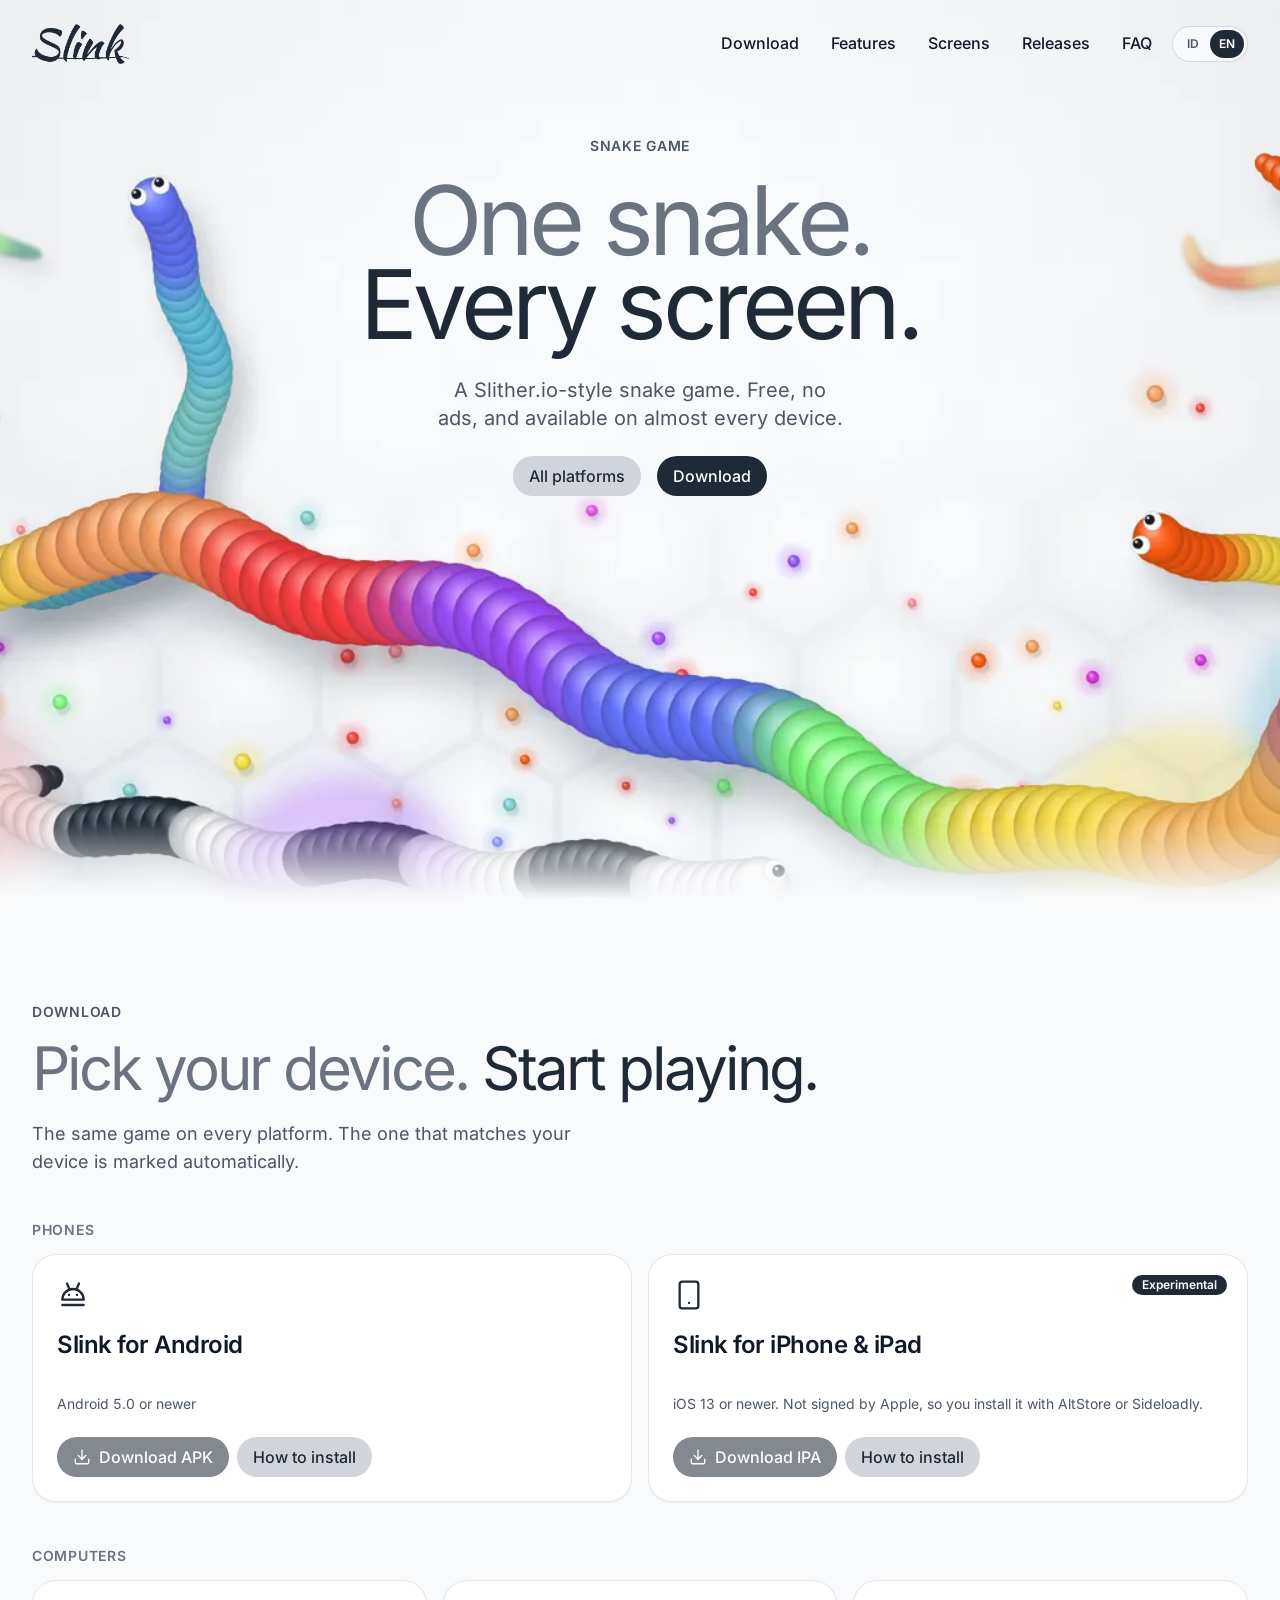
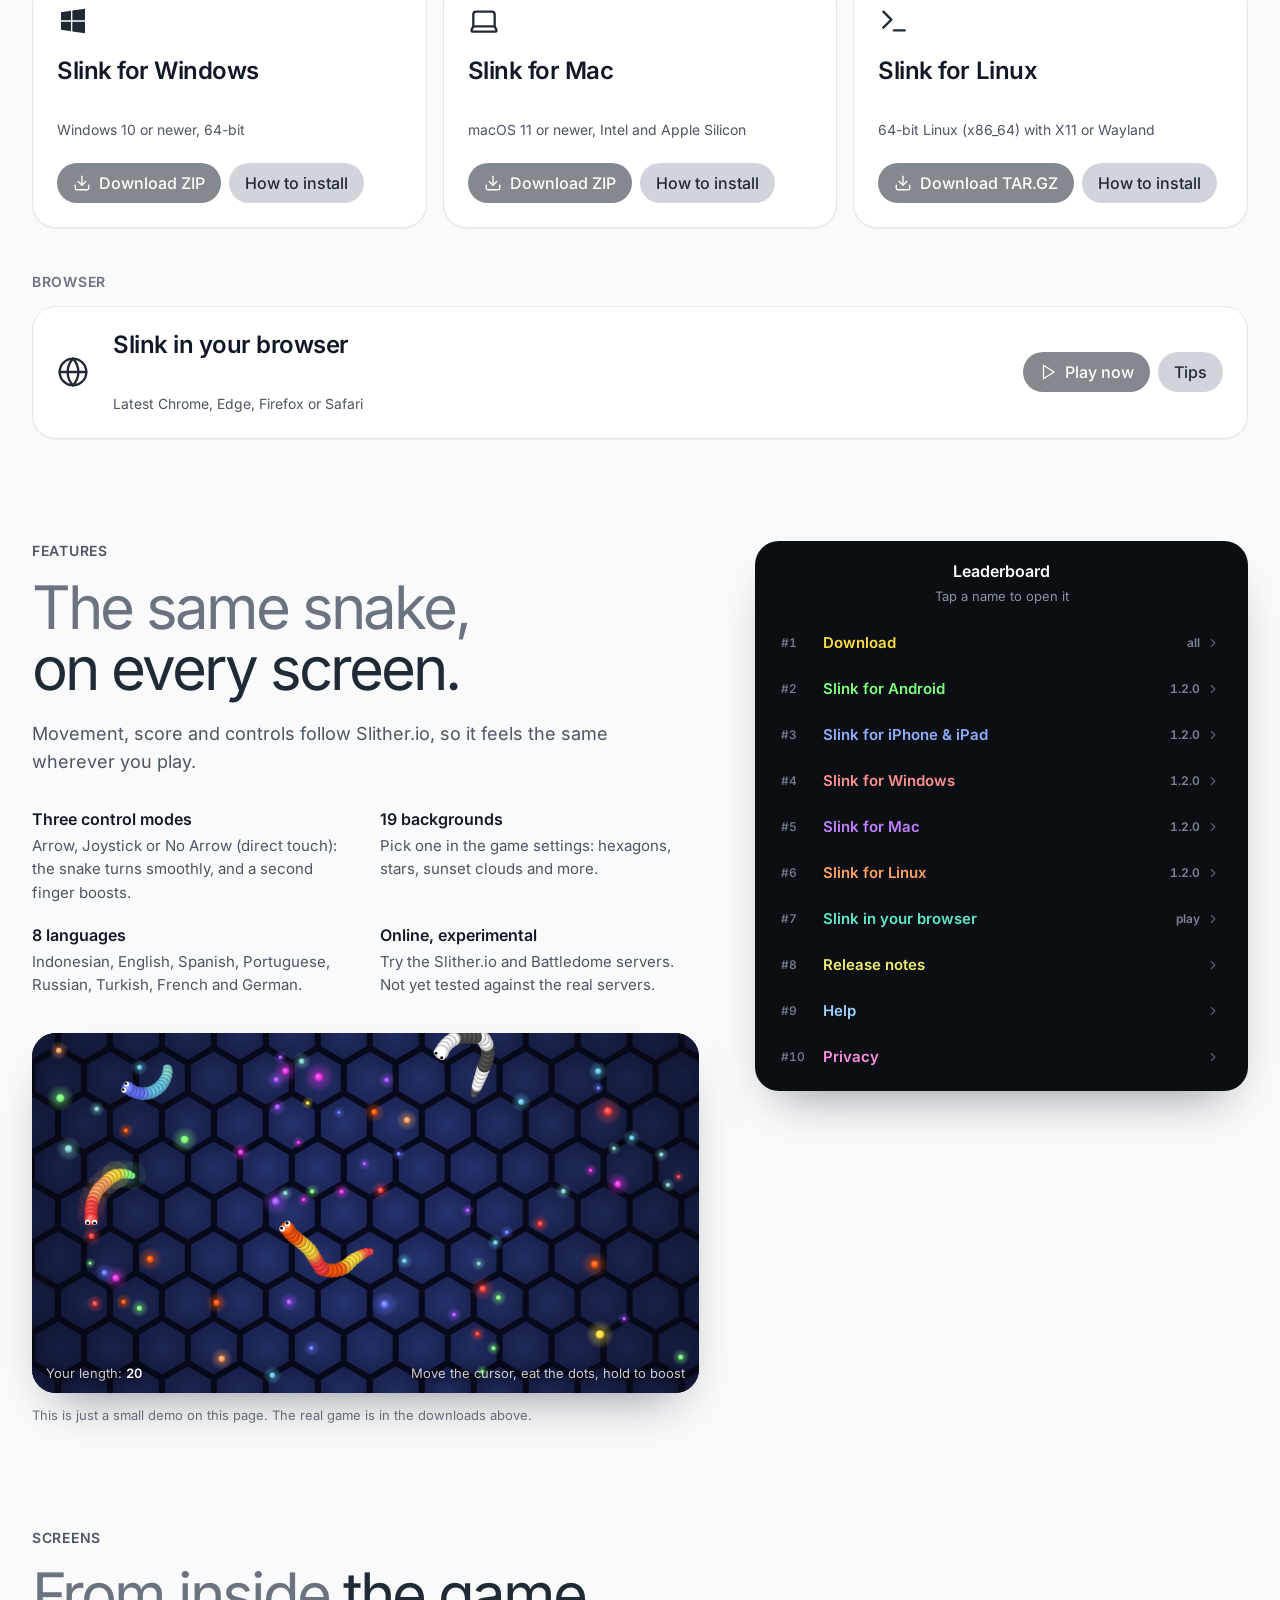
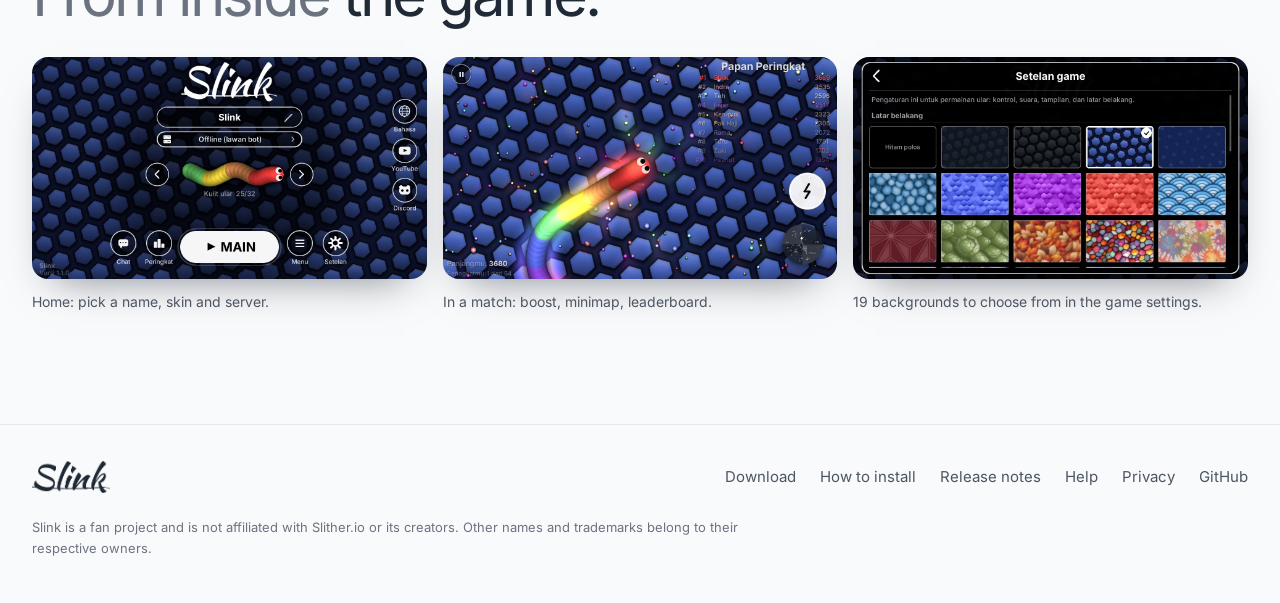
==== commit b747106e: "fix(download): refresh release fallback script on deploy" ====
--- a/index.html
+++ b/index.html
@@ -259,7 +259,7 @@
 </footer>
 <script src="config.js"></script>
 <script src="i18n-en.js"></script>
-<script src="app.js"></script>
+<script src="app.js?v=1.2.0"></script>
 <script src="arena.js"></script>
 </body>
 </html>
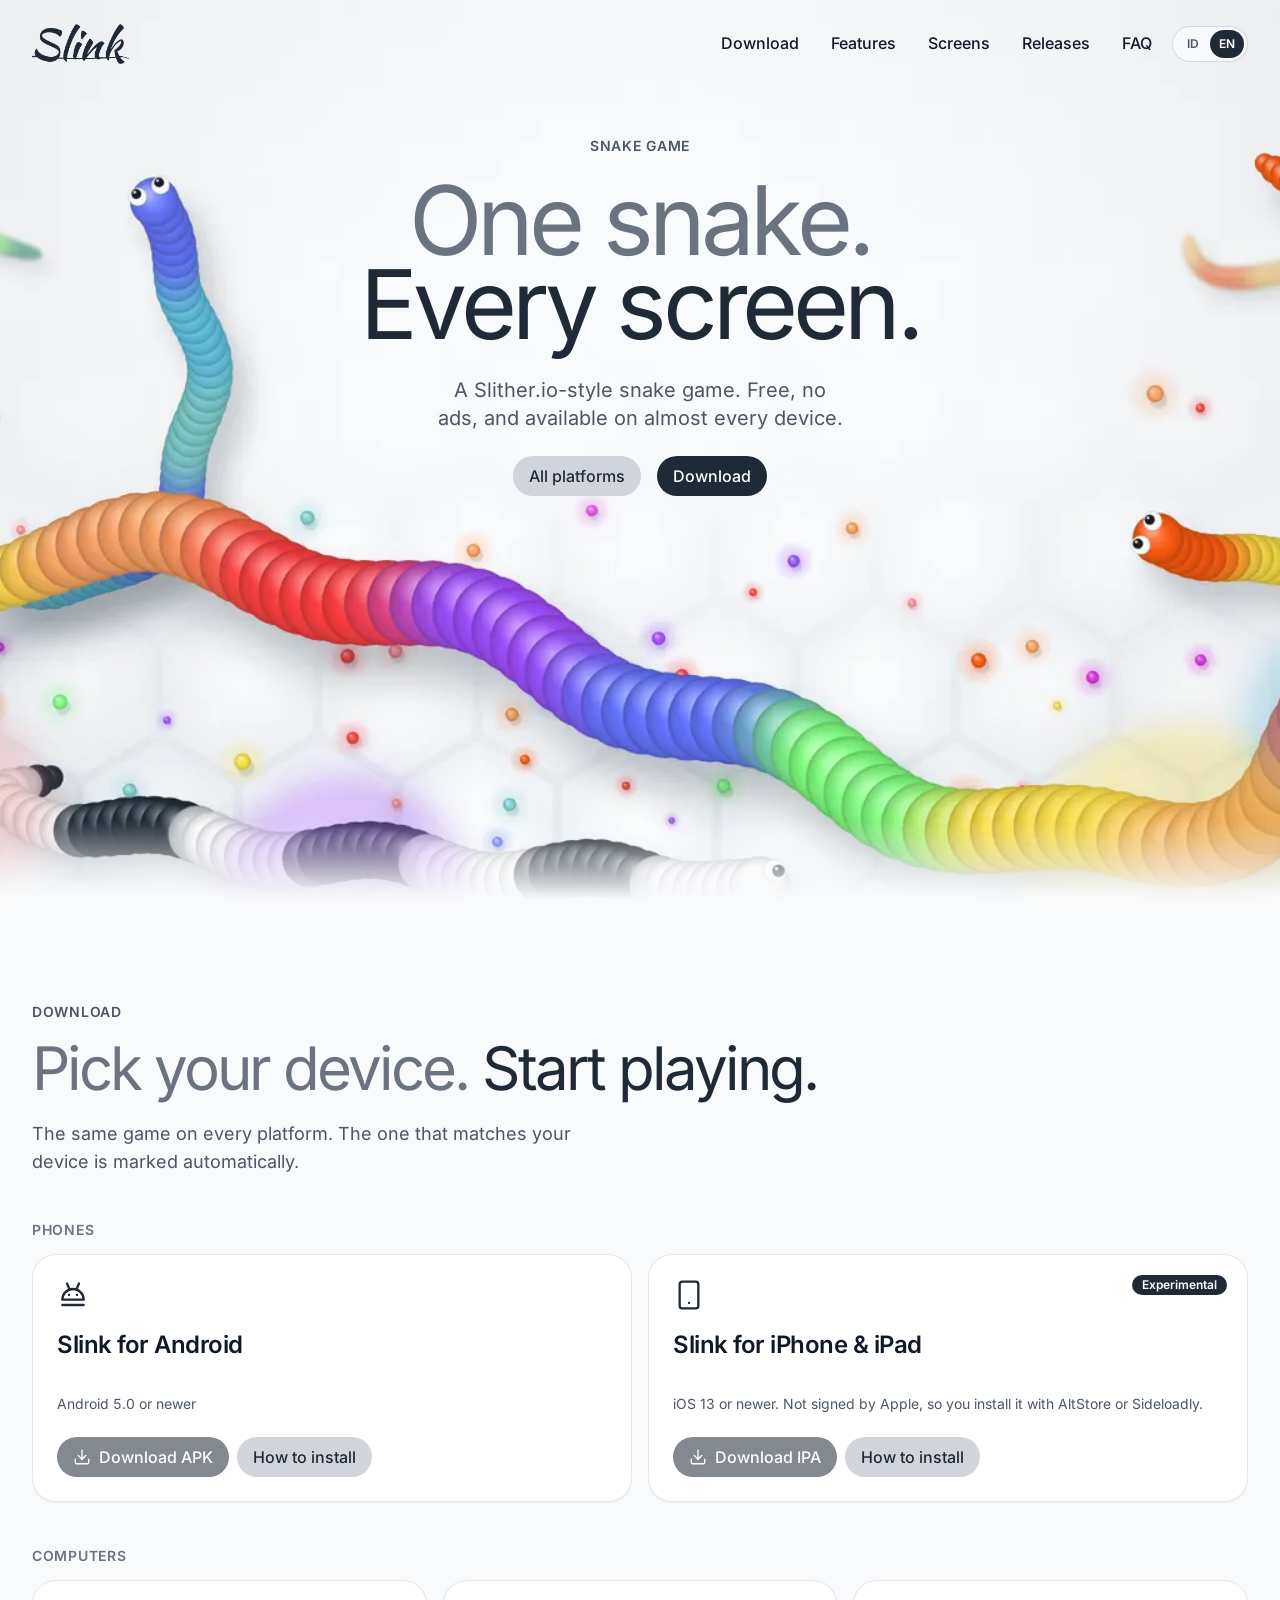
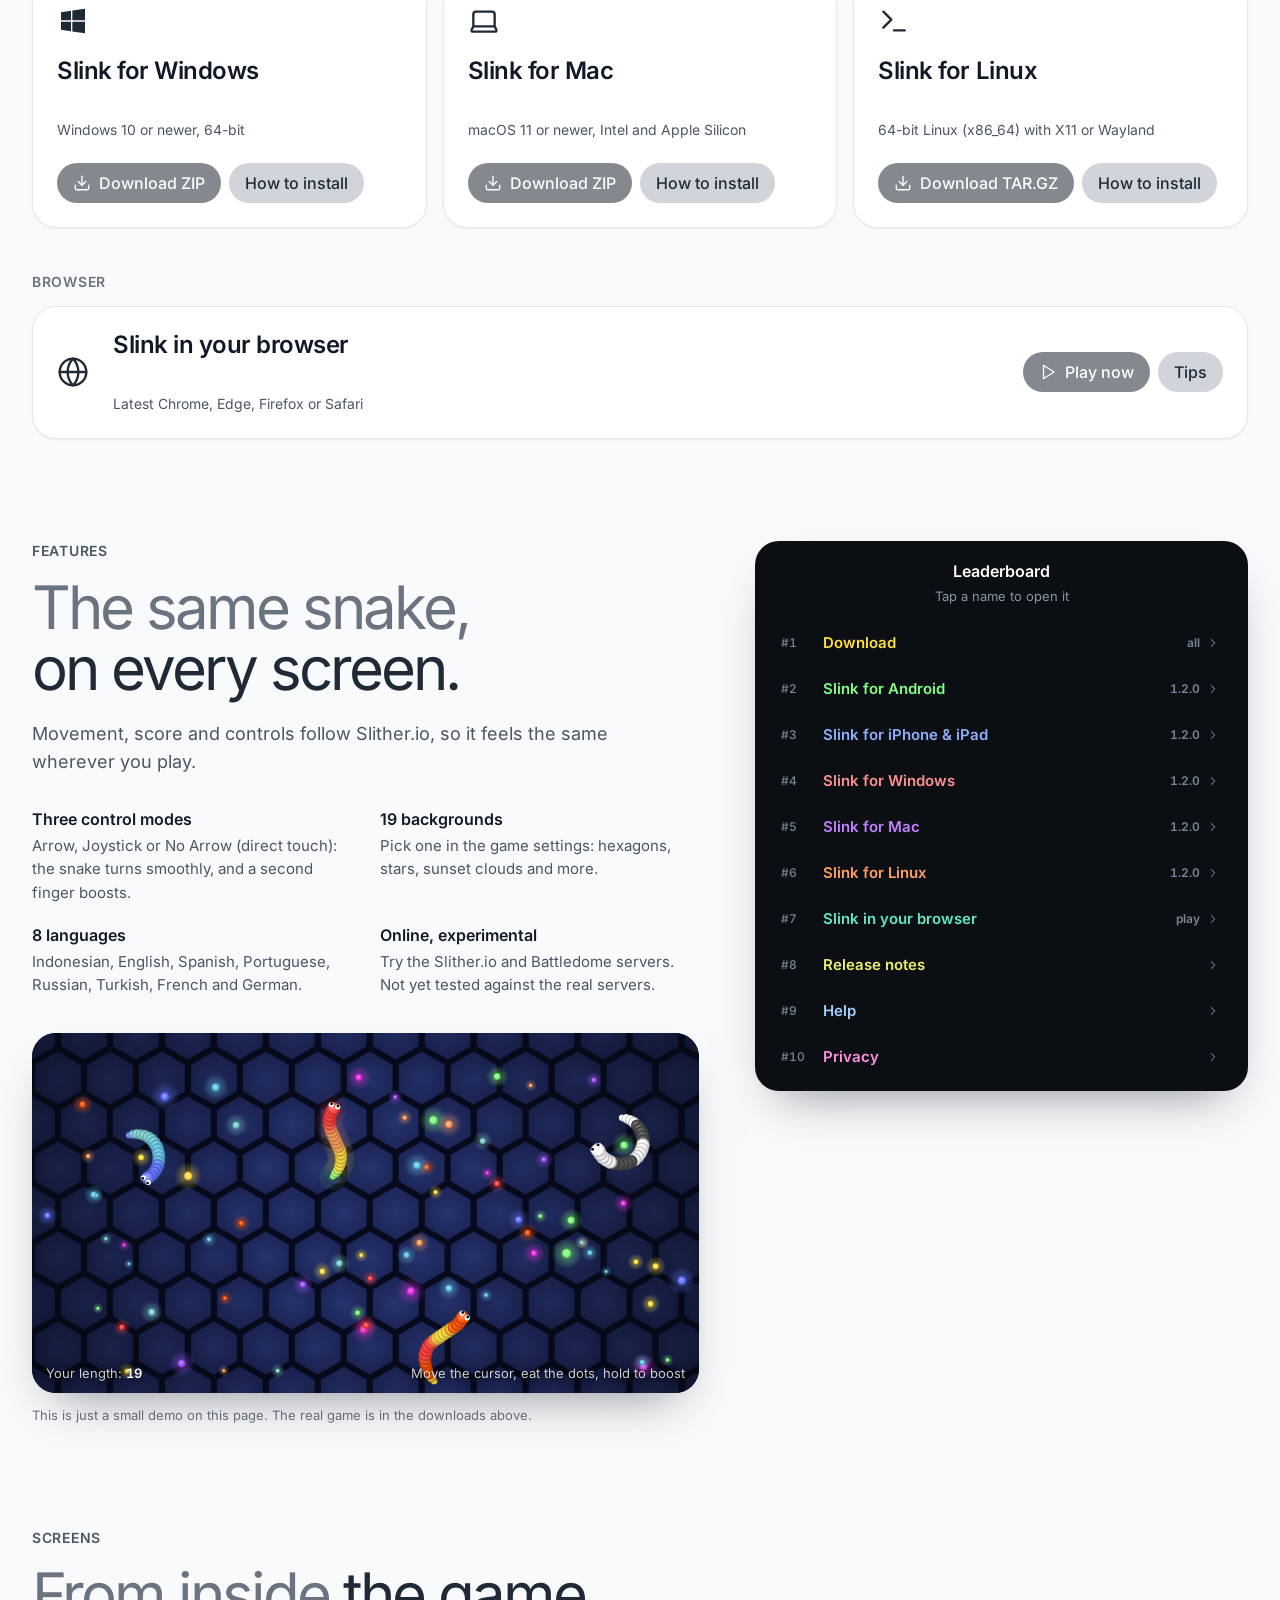
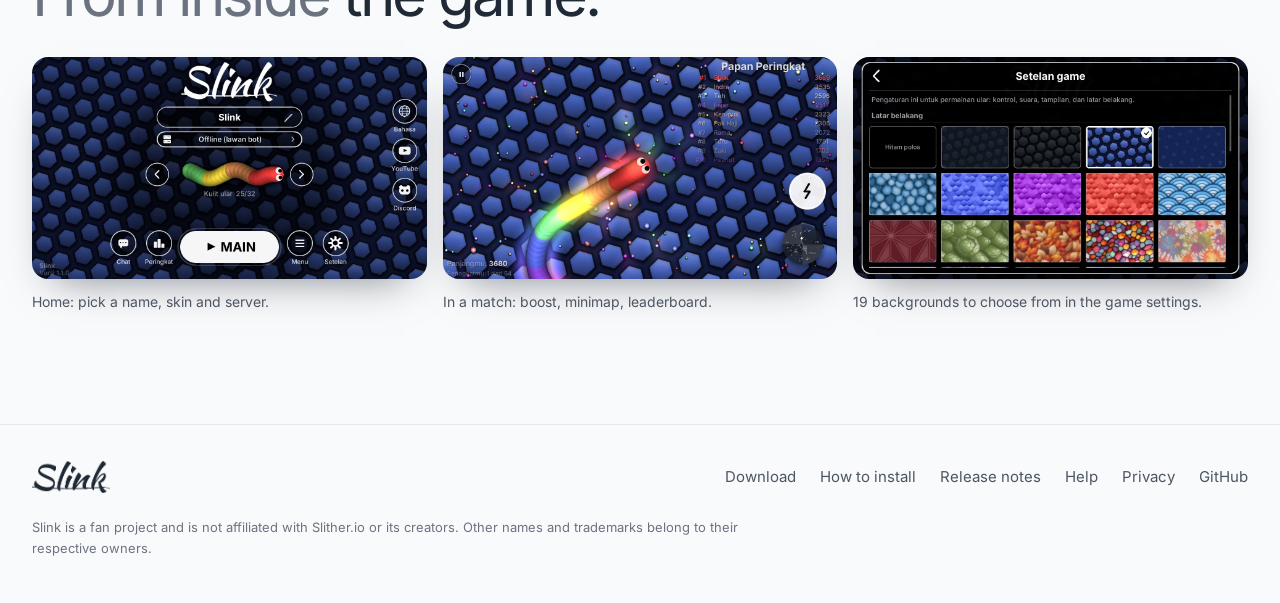
==== commit ac2e1b3f: "fix(download): retain the iOS release fallback" ====
--- a/index.html
+++ b/index.html
@@ -259,7 +259,7 @@
 </footer>
 <script src="config.js"></script>
 <script src="i18n-en.js"></script>
-<script src="app.js?v=1.2.0"></script>
+<script src="app.js?v=1.2.0.1"></script>
 <script src="arena.js"></script>
 </body>
 </html>
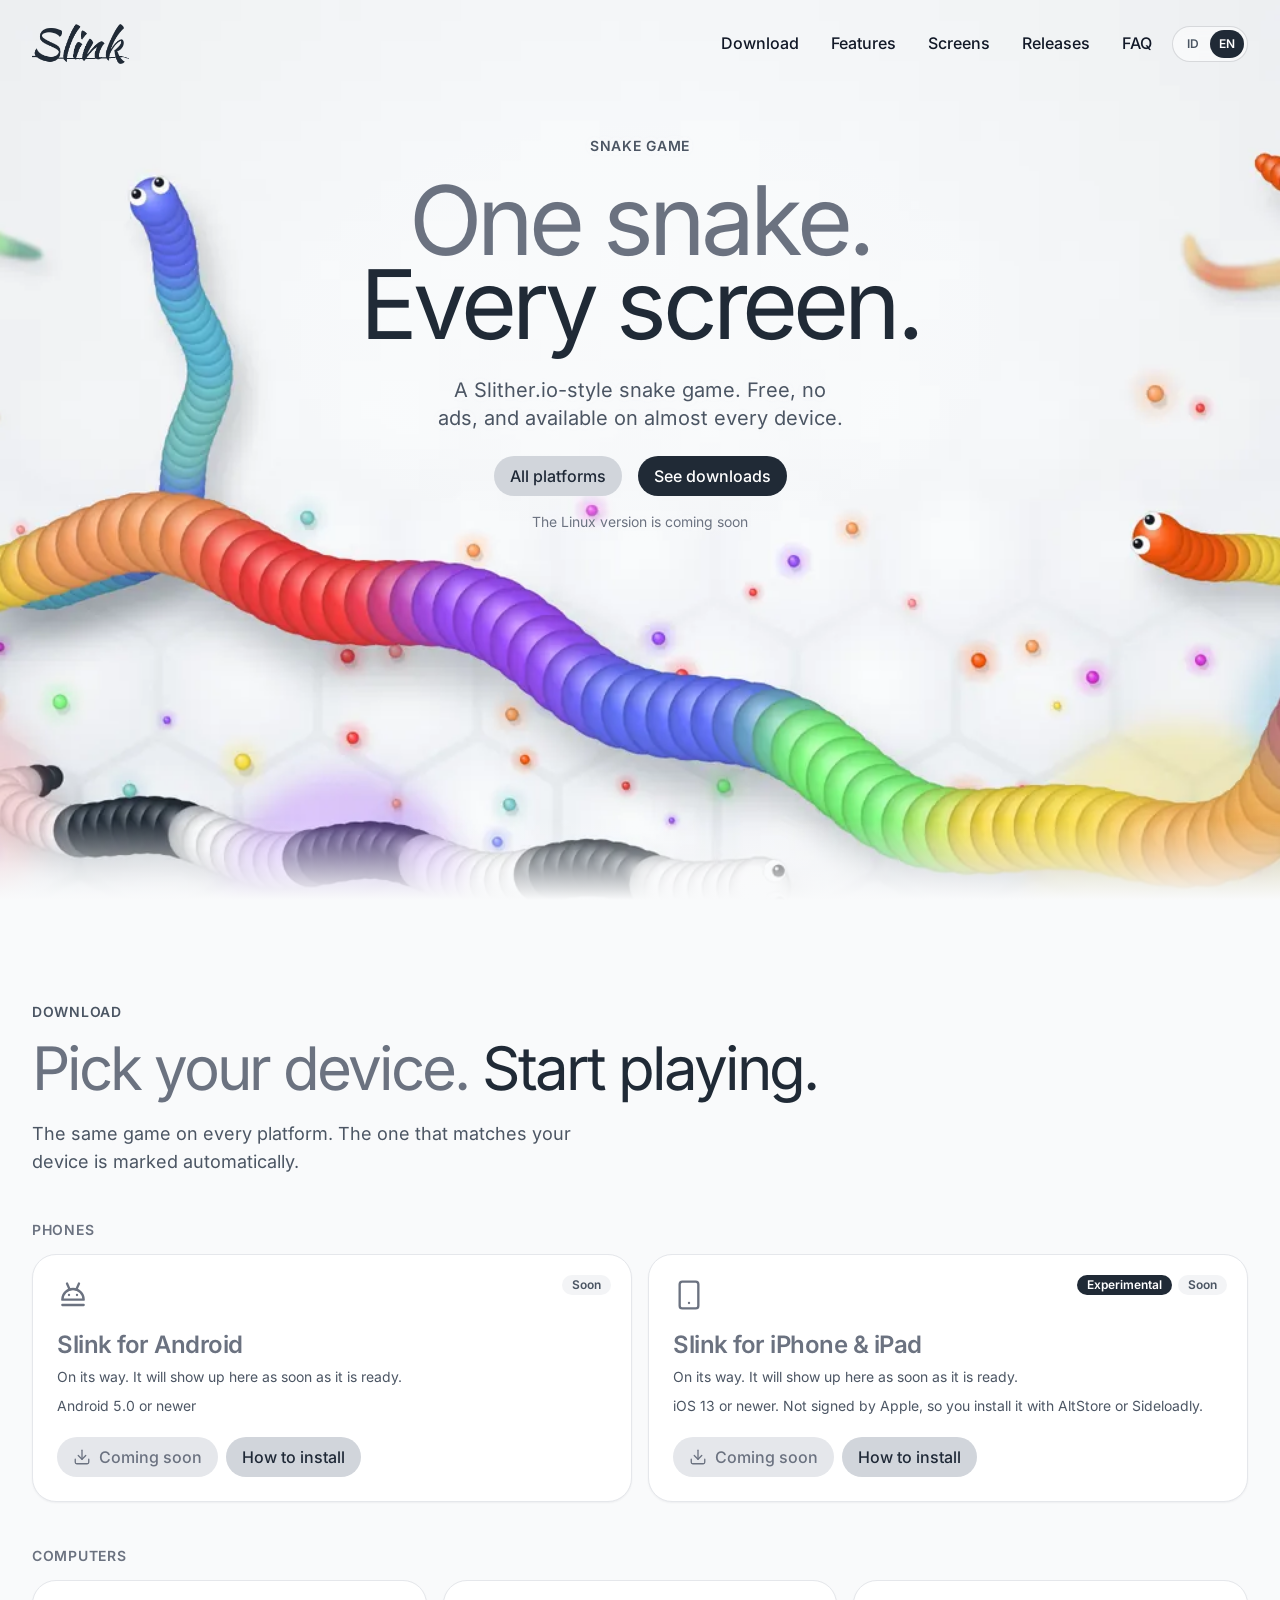
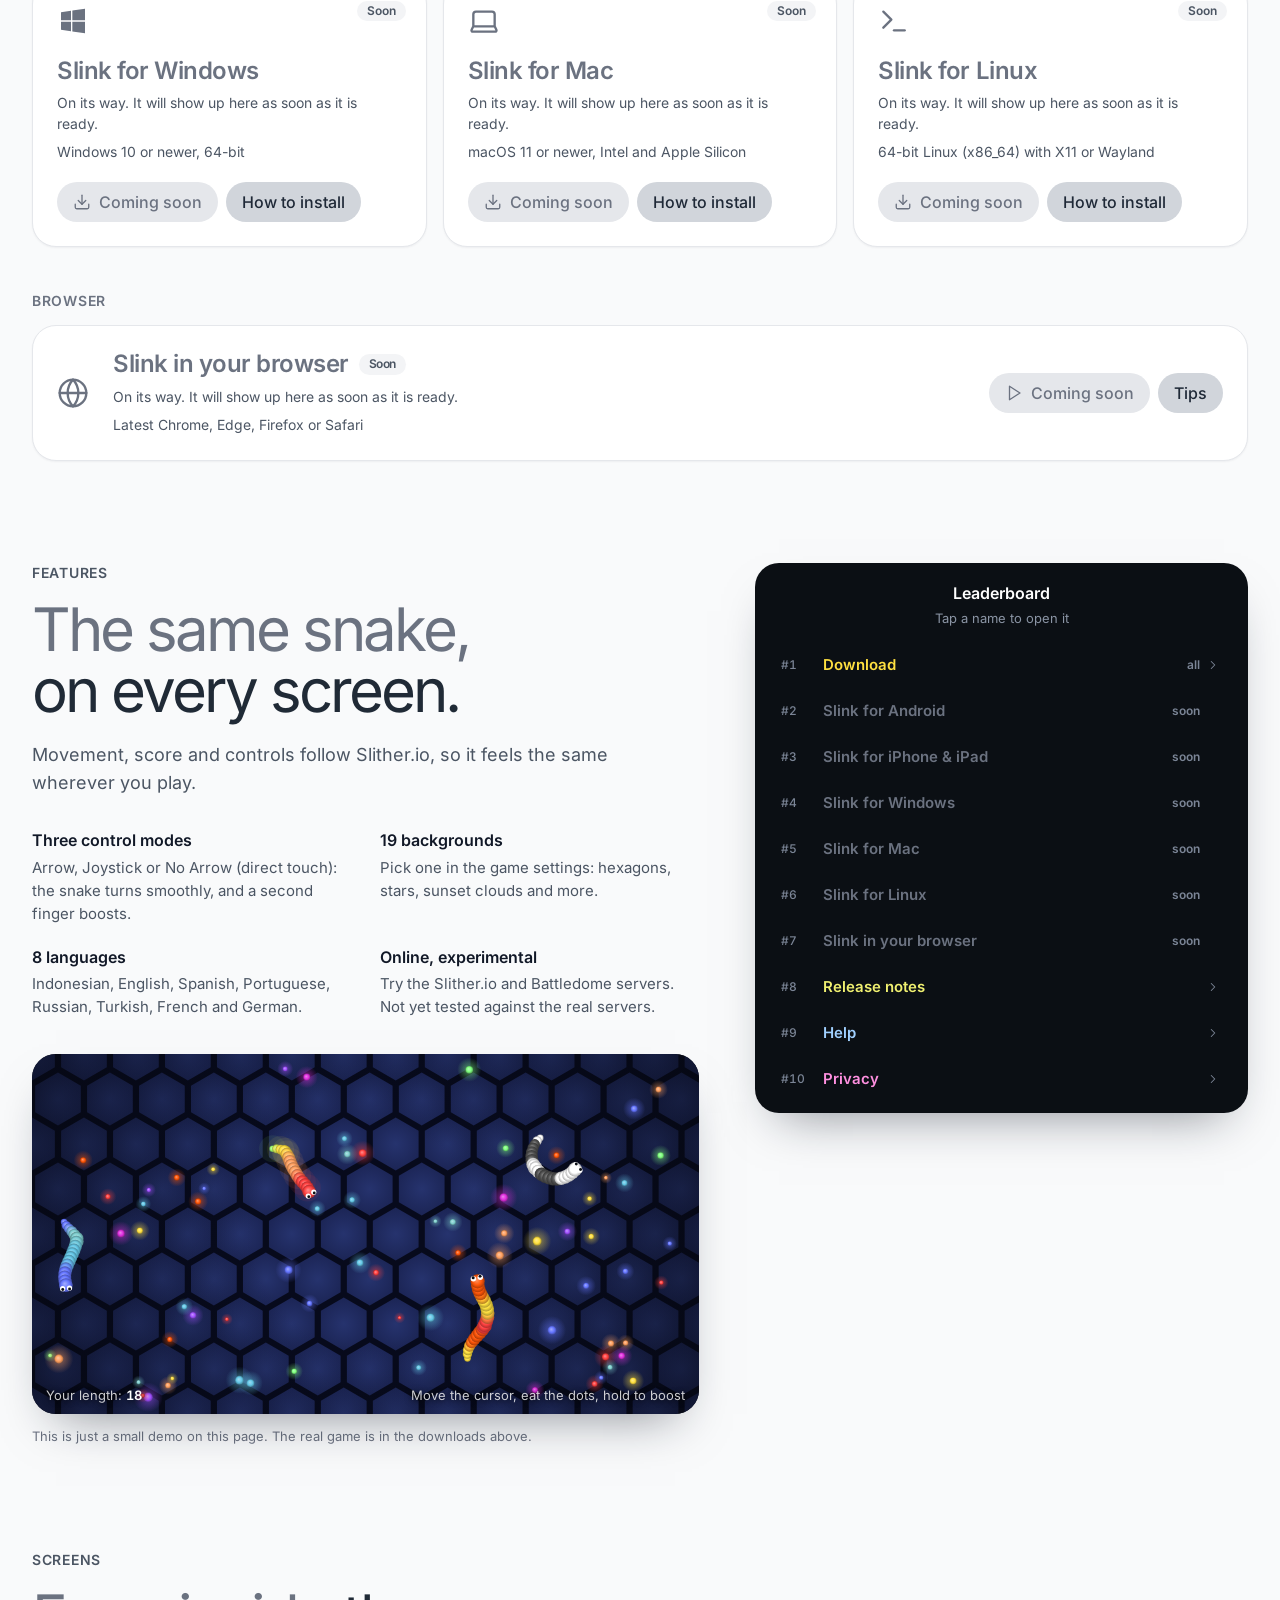
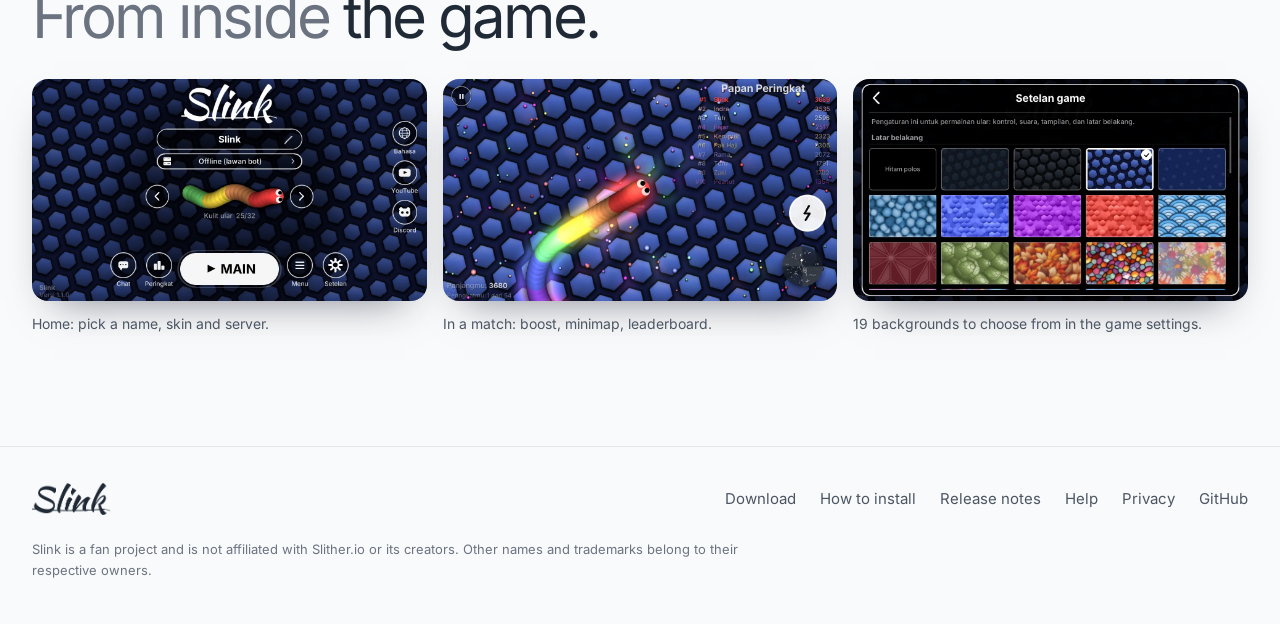
==== commit 53339669: "fix(download): refresh cached release lookup script" ====
--- a/index.html
+++ b/index.html
@@ -259,7 +259,7 @@
 </footer>
 <script src="config.js"></script>
 <script src="i18n-en.js"></script>
-<script src="app.js?v=1.2.0.1"></script>
+<script src="app.js?v=1.2.0.2"></script>
 <script src="arena.js"></script>
 </body>
 </html>
